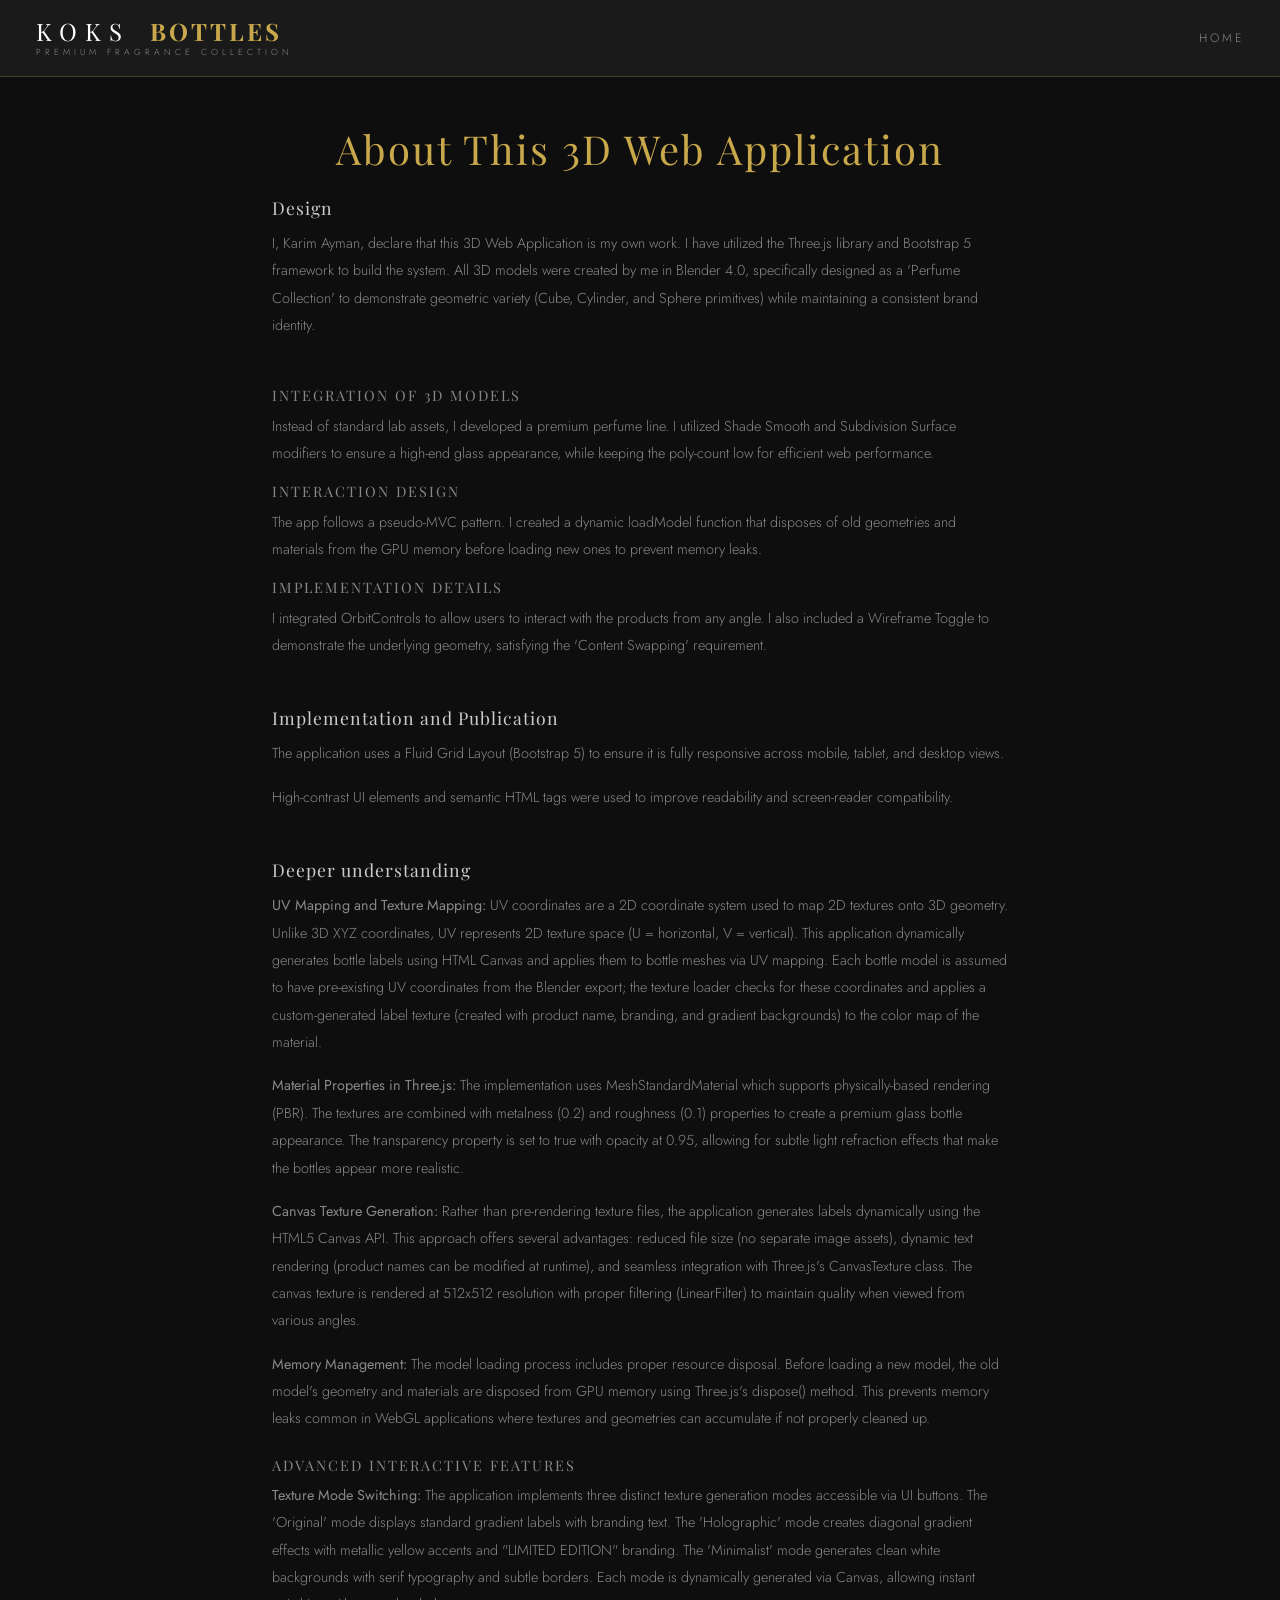
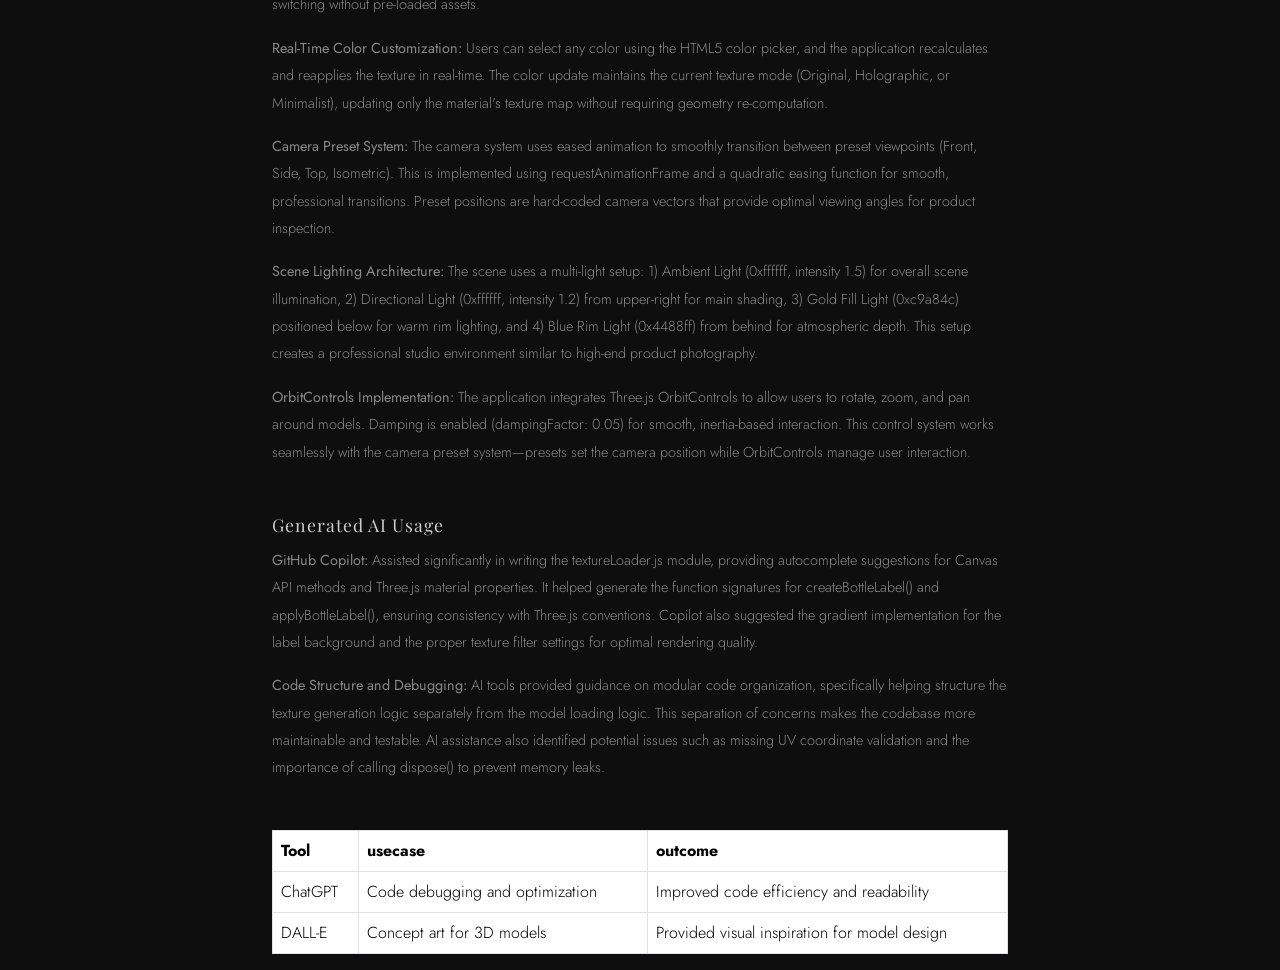
==== 3D_App_Assignment/about.html @ a579690e "Add files via upload" ====
<!DOCTYPE html>
<html lang="en">
<head>
    <meta charset="UTF-8">
    <meta name="viewport" content="width=device-width, initial-scale=1.0">
    <title>About - KOKS BOTTLES 3D App</title>
    <link href="https://cdn.jsdelivr.net/npm/bootstrap@5.3.0/dist/css/bootstrap.min.css" rel="stylesheet">
    <link rel="stylesheet" href="css/style.css">
</head>
<body style="background-color: #1a1a1a;">

    <nav class="navbar navbar-dark bg-dark">
        <div class="container-fluid">
            <a class="navbar-brand" href="index.html">
                <div class="logo-container">
                    <div>KOKS <span>BOTTLES</span></div>
                    <div class="strapline">Premium Fragrance Collection</div>
                </div>
            </a>
            <ul class="navbar-nav ms-auto">
                <li class="nav-item">
                    <a class="nav-link" href="index.html">Home</a>
                </li>
            </ul>
        </div>
    </nav>

    <div class="container mt-5">
        <div class="row justify-content-center">
            <div class="col-md-8">
                <h1 class="text-center mb-4">About This 3D Web Application</h1>

                <section class="mb-5">
                    <h2>Design </h2>
                    <p>I, Karim Ayman, declare that this 3D Web Application is my own work. I have utilized the Three.js library and Bootstrap 5 framework to build the system. All 3D models were created by me in Blender 4.0, specifically designed as a 'Perfume Collection' to demonstrate geometric variety (Cube, Cylinder, and Sphere primitives) while maintaining a consistent brand identity.</p>
                </section>

                <section class="mb-5">

                    <h3>Integration of 3D Models</h3>
                    <p>Instead of standard lab assets, I developed a premium perfume line. I utilized Shade Smooth and Subdivision Surface modifiers to ensure a high-end glass appearance, while keeping the poly-count low for efficient web performance.</p>

                    <h3>Interaction Design</h3>
                    <p>The app follows a pseudo-MVC pattern. I created a dynamic loadModel function that disposes of old geometries and materials from the GPU memory before loading new ones to prevent memory leaks.</p>

                    <h3>Implementation Details</h3>
                    <p>I integrated OrbitControls to allow users to interact with the products from any angle. I also included a Wireframe Toggle to demonstrate the underlying geometry, satisfying the 'Content Swapping' requirement.</p>
                </section>

                <section class="mb-5">
                    <h2>Implementation and Publication</h2>
                    <p>The application uses a Fluid Grid Layout (Bootstrap 5) to ensure it is fully responsive across mobile, tablet, and desktop views.</p>
                    <p>High-contrast UI elements and semantic HTML tags were used to improve readability and screen-reader compatibility.</p>
                </section>
                <section class="mb-5">
                    <h2>Deeper understanding</h2>
                    <p><strong>UV Mapping and Texture Mapping:</strong> UV coordinates are a 2D coordinate system used to map 2D textures onto 3D geometry. Unlike 3D XYZ coordinates, UV represents 2D texture space (U = horizontal, V = vertical). This application dynamically generates bottle labels using HTML Canvas and applies them to bottle meshes via UV mapping. Each bottle model is assumed to have pre-existing UV coordinates from the Blender export; the texture loader checks for these coordinates and applies a custom-generated label texture (created with product name, branding, and gradient backgrounds) to the color map of the material.</p>
                    <p><strong>Material Properties in Three.js:</strong> The implementation uses MeshStandardMaterial which supports physically-based rendering (PBR). The textures are combined with metalness (0.2) and roughness (0.1) properties to create a premium glass bottle appearance. The transparency property is set to true with opacity at 0.95, allowing for subtle light refraction effects that make the bottles appear more realistic.</p>
                    <p><strong>Canvas Texture Generation:</strong> Rather than pre-rendering texture files, the application generates labels dynamically using the HTML5 Canvas API. This approach offers several advantages: reduced file size (no separate image assets), dynamic text rendering (product names can be modified at runtime), and seamless integration with Three.js's CanvasTexture class. The canvas texture is rendered at 512x512 resolution with proper filtering (LinearFilter) to maintain quality when viewed from various angles.</p>
                    <p><strong>Memory Management:</strong> The model loading process includes proper resource disposal. Before loading a new model, the old model's geometry and materials are disposed from GPU memory using Three.js's dispose() method. This prevents memory leaks common in WebGL applications where textures and geometries can accumulate if not properly cleaned up.</p>

                    <h3 class="mt-4">Advanced Interactive Features</h3>
                    <p><strong>Texture Mode Switching:</strong> The application implements three distinct texture generation modes accessible via UI buttons. The 'Original' mode displays standard gradient labels with branding text. The 'Holographic' mode creates diagonal gradient effects with metallic yellow accents and "LIMITED EDITION" branding. The 'Minimalist' mode generates clean white backgrounds with serif typography and subtle borders. Each mode is dynamically generated via Canvas, allowing instant switching without pre-loaded assets.</p>
                    <p><strong>Real-Time Color Customization:</strong> Users can select any color using the HTML5 color picker, and the application recalculates and reapplies the texture in real-time. The color update maintains the current texture mode (Original, Holographic, or Minimalist), updating only the material's texture map without requiring geometry re-computation.</p>
                    <p><strong>Camera Preset System:</strong> The camera system uses eased animation to smoothly transition between preset viewpoints (Front, Side, Top, Isometric). This is implemented using requestAnimationFrame and a quadratic easing function for smooth, professional transitions. Preset positions are hard-coded camera vectors that provide optimal viewing angles for product inspection.</p>
                    <p><strong>Scene Lighting Architecture:</strong> The scene uses a multi-light setup: 1) Ambient Light (0xffffff, intensity 1.5) for overall scene illumination, 2) Directional Light (0xffffff, intensity 1.2) from upper-right for main shading, 3) Gold Fill Light (0xc9a84c) positioned below for warm rim lighting, and 4) Blue Rim Light (0x4488ff) from behind for atmospheric depth. This setup creates a professional studio environment similar to high-end product photography.</p>
                    <p><strong>OrbitControls Implementation:</strong> The application integrates Three.js OrbitControls to allow users to rotate, zoom, and pan around models. Damping is enabled (dampingFactor: 0.05) for smooth, inertia-based interaction. This control system works seamlessly with the camera preset system—presets set the camera position while OrbitControls manage user interaction.</p>
                </section>

                 <section class="mb-5">
                    <h2>Generated AI Usage</h2>
                    <p><strong>GitHub Copilot:</strong> Assisted significantly in writing the textureLoader.js module, providing autocomplete suggestions for Canvas API methods and Three.js material properties. It helped generate the function signatures for createBottleLabel() and applyBottleLabel(), ensuring consistency with Three.js conventions. Copilot also suggested the gradient implementation for the label background and the proper texture filter settings for optimal rendering quality.</p>
                    <p><strong>Code Structure and Debugging:</strong> AI tools provided guidance on modular code organization, specifically helping structure the texture generation logic separately from the model loading logic. This separation of concerns makes the codebase more maintainable and testable. AI assistance also identified potential issues such as missing UV coordinate validation and the importance of calling dispose() to prevent memory leaks.</p>
                </section>
                <table class="table table-bordered">
                    <thead>
                        <tr>
                            <th>Tool</th>
                            <th>usecase</th>
                            <th>outcome</th>
                        </tr>
                    </thead>
                    <tbody>
                        <tr>
                            <td>ChatGPT</td>
                            <td>Code debugging and optimization</td>
                            <td>Improved code efficiency and readability</td>       
                        </tr>
                        <tr>
                            <td>DALL-E</td>
                            <td>Concept art for 3D models</td>
                            <td>Provided visual inspiration for model design</td>
                        </tr>
                    </tbody>
                </table>
            </div>
        </div>
    </div>  

    <script src="https://code.jquery.com/jquery-3.6.0.min.js"></script>
    <script src="https://cdn.jsdelivr.net/npm/bootstrap@5.3.0/dist/js/bootstrap.bundle.min.js"></script>
</body>
</html>
---- 3D_App_Assignment/css/style.css ----
/* ============================================
   KOKS BOTTLES — Premium Fragrance Collection
   style.css
   ============================================ */

@import url('https://fonts.googleapis.com/css2?family=Playfair+Display:wght@300;400;700&family=Jost:wght@200;300;400;500&display=swap');

/* ── Root tokens ── */
:root {
    --gold: #c9a84c;
    --gold-light: #e8d5a3;
    --dark: #0e0e0e;
    --dark-mid: #1a1a1a;
    --dark-card: #141414;
    --border: rgba(201, 168, 76, 0.25);
    --text-muted: #888;
    --text-light: #ccc;
    --radius: 4px;
    --radius-lg: 8px;
    --transition: 0.3s cubic-bezier(0.4, 0, 0.2, 1);
}

/* ── Base ── */
body {
    background: var(--dark) !important;
    color: var(--text-light);
    font-family: 'Jost', sans-serif;
    font-weight: 300;
    min-height: 100vh;
}

/* ── Navbar ── */
.navbar {
    background: var(--dark-mid) !important;
    border-bottom: 1px solid var(--border);
    padding: 14px 24px;
}

.navbar-brand {
    font-family: 'Playfair Display', serif;
    font-size: 1.5rem;
    font-weight: 300;
    text-transform: uppercase;
    letter-spacing: 8px;
    color: #fff !important;
    text-decoration: none;
    transition: letter-spacing var(--transition);
}

.navbar-brand:hover {
    letter-spacing: 10px;
    color: var(--gold) !important;
}

.navbar-brand span {
    font-weight: 700;
    color: var(--gold);
    letter-spacing: 3px;
    margin-left: 6px;
}

.logo-container {
    display: flex;
    flex-direction: column;
    line-height: 1;
}

.strapline {
    font-family: 'Jost', sans-serif;
    font-size: 0.55rem;
    letter-spacing: 4px;
    text-transform: uppercase;
    color: var(--text-muted);
    margin-top: 5px;
}

.nav-link {
    font-family: 'Jost', sans-serif;
    font-size: 0.75rem;
    letter-spacing: 3px;
    text-transform: uppercase;
    color: var(--text-muted) !important;
    transition: color var(--transition);
}

.nav-link:hover {
    color: var(--gold) !important;
}

/* ── Cards / Panels ── */
.card {
    background: var(--dark-card) !important;
    border: 1px solid var(--border) !important;
    border-radius: var(--radius-lg) !important;
    box-shadow: none !important;
    color: var(--text-light);
}

.card h5 {
    font-family: 'Jost', sans-serif;
    font-size: 0.7rem;
    letter-spacing: 3px;
    text-transform: uppercase;
    color: var(--text-muted);
    margin-bottom: 14px;
}

/* ── Product info card specifics ── */
#product-title {
    font-family: 'Playfair Display', serif !important;
    font-size: 1.3rem !important;
    font-weight: 400;
    color: var(--gold) !important;
    letter-spacing: 1px;
    margin-bottom: 2px;
}

#product-desc {
    font-size: 0.82rem;
    line-height: 1.7;
    color: var(--text-muted) !important;
}

/* ── Buttons ── */
.btn-outline-primary {
    border-color: var(--border) !important;
    color: var(--text-light) !important;
    background: transparent !important;
    border-radius: var(--radius) !important;
    font-family: 'Jost', sans-serif;
    font-size: 0.75rem;
    letter-spacing: 2px;
    text-transform: uppercase;
    padding: 10px 12px;
    transition: all var(--transition);
}

.btn-outline-primary:hover,
.btn-outline-primary:focus {
    background: var(--gold) !important;
    border-color: var(--gold) !important;
    color: var(--dark) !important;
    box-shadow: none !important;
}

.btn-secondary {
    background: transparent !important;
    border: 1px solid var(--border) !important;
    color: var(--text-muted) !important;
    border-radius: var(--radius) !important;
    font-family: 'Jost', sans-serif;
    font-size: 0.7rem;
    letter-spacing: 2px;
    text-transform: uppercase;
    transition: all var(--transition);
}

.btn-secondary:hover {
    border-color: var(--gold) !important;
    color: var(--gold) !important;
    background: transparent !important;
}

.btn-dark {
    background: var(--gold) !important;
    border: none !important;
    color: var(--dark) !important;
    border-radius: var(--radius) !important;
    font-family: 'Jost', sans-serif;
    font-size: 0.7rem;
    letter-spacing: 2.5px;
    text-transform: uppercase;
    font-weight: 500;
    padding: 10px;
    transition: all var(--transition);
}

.btn-dark:hover {
    background: var(--gold-light) !important;
    color: var(--dark) !important;
}

/* ── Form switches ── */
.form-check-label {
    font-size: 0.75rem;
    letter-spacing: 1px;
    color: var(--text-muted);
    text-transform: uppercase;
}

.form-check-input:checked {
    background-color: var(--gold);
    border-color: var(--gold);
}

.form-check-input:focus {
    box-shadow: 0 0 0 3px rgba(201, 168, 76, 0.15);
}

/* ── Dividers ── */
hr {
    border-color: var(--border) !important;
    opacity: 1;
    margin: 14px 0;
}

/* ── Canvas container ── */
#canvas-container {
    background: var(--dark-mid) !important;
    border: 1px solid var(--border) !important;
    border-radius: var(--radius-lg) !important;
    position: relative;
}

#canvas-container canvas {
    width: 100% !important;
    height: 100% !important;
    display: block;
}

/* ── Modal ── */
.modal-content {
    background: var(--dark-card);
    border: 1px solid var(--border);
    border-radius: var(--radius-lg);
    color: var(--text-light);
}

.modal-header {
    border-bottom: 1px solid var(--border);
    padding: 20px 24px;
}

.modal-title {
    font-family: 'Playfair Display', serif;
    font-size: 1.1rem;
    font-weight: 400;
    letter-spacing: 2px;
    color: var(--gold);
}

.modal-body {
    padding: 24px;
    font-size: 0.85rem;
    line-height: 1.8;
}

.modal-body strong {
    font-family: 'Jost', sans-serif;
    font-weight: 500;
    font-size: 0.7rem;
    letter-spacing: 2px;
    text-transform: uppercase;
    color: var(--gold);
    display: block;
    margin-bottom: 2px;
}

.modal-footer {
    border-top: 1px solid var(--border);
    padding: 16px 24px;
}

.btn-close {
    filter: invert(1) opacity(0.5);
}

.btn-close:hover {
    filter: invert(1) opacity(1);
}

/* ── About page ── */
h1,
h2,
h3 {
    font-family: 'Playfair Display', serif;
    font-weight: 400;
}

h1 {
    color: var(--gold);
    letter-spacing: 2px;
}

h2 {
    font-size: 1.1rem;
    color: var(--text-light);
    letter-spacing: 1px;
    margin-bottom: 12px;
}

h3 {
    font-size: 0.9rem;
    color: var(--text-muted);
    letter-spacing: 2px;
    text-transform: uppercase;
}

p {
    font-size: 0.9rem;
    line-height: 1.9;
    color: var(--text-muted);
}

.btn-primary {
    background: var(--gold) !important;
    border: none !important;
    color: var(--dark) !important;
    font-family: 'Jost', sans-serif;
    font-size: 0.7rem;
    letter-spacing: 3px;
    text-transform: uppercase;
    border-radius: var(--radius) !important;
    padding: 12px 28px;
    transition: all var(--transition);
}

.btn-primary:hover {
    background: var(--gold-light) !important;
    color: var(--dark) !important;
}
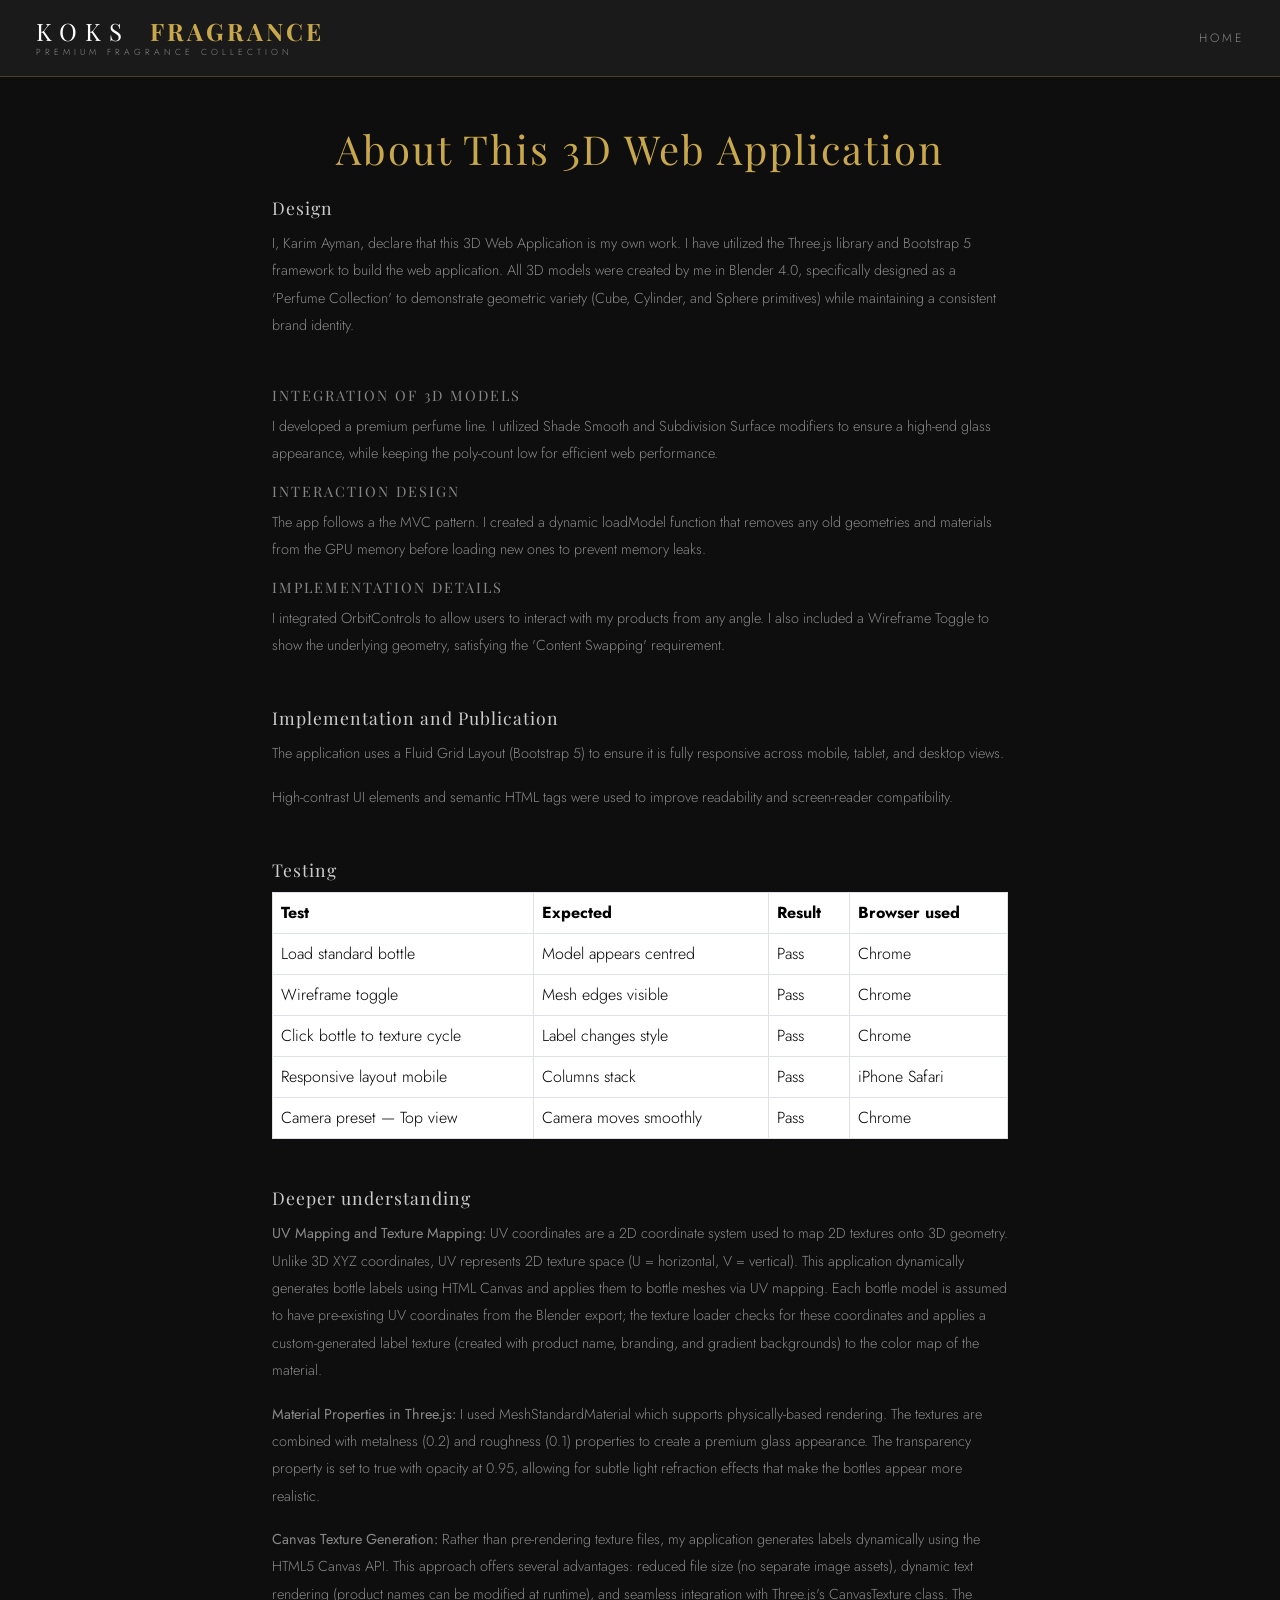
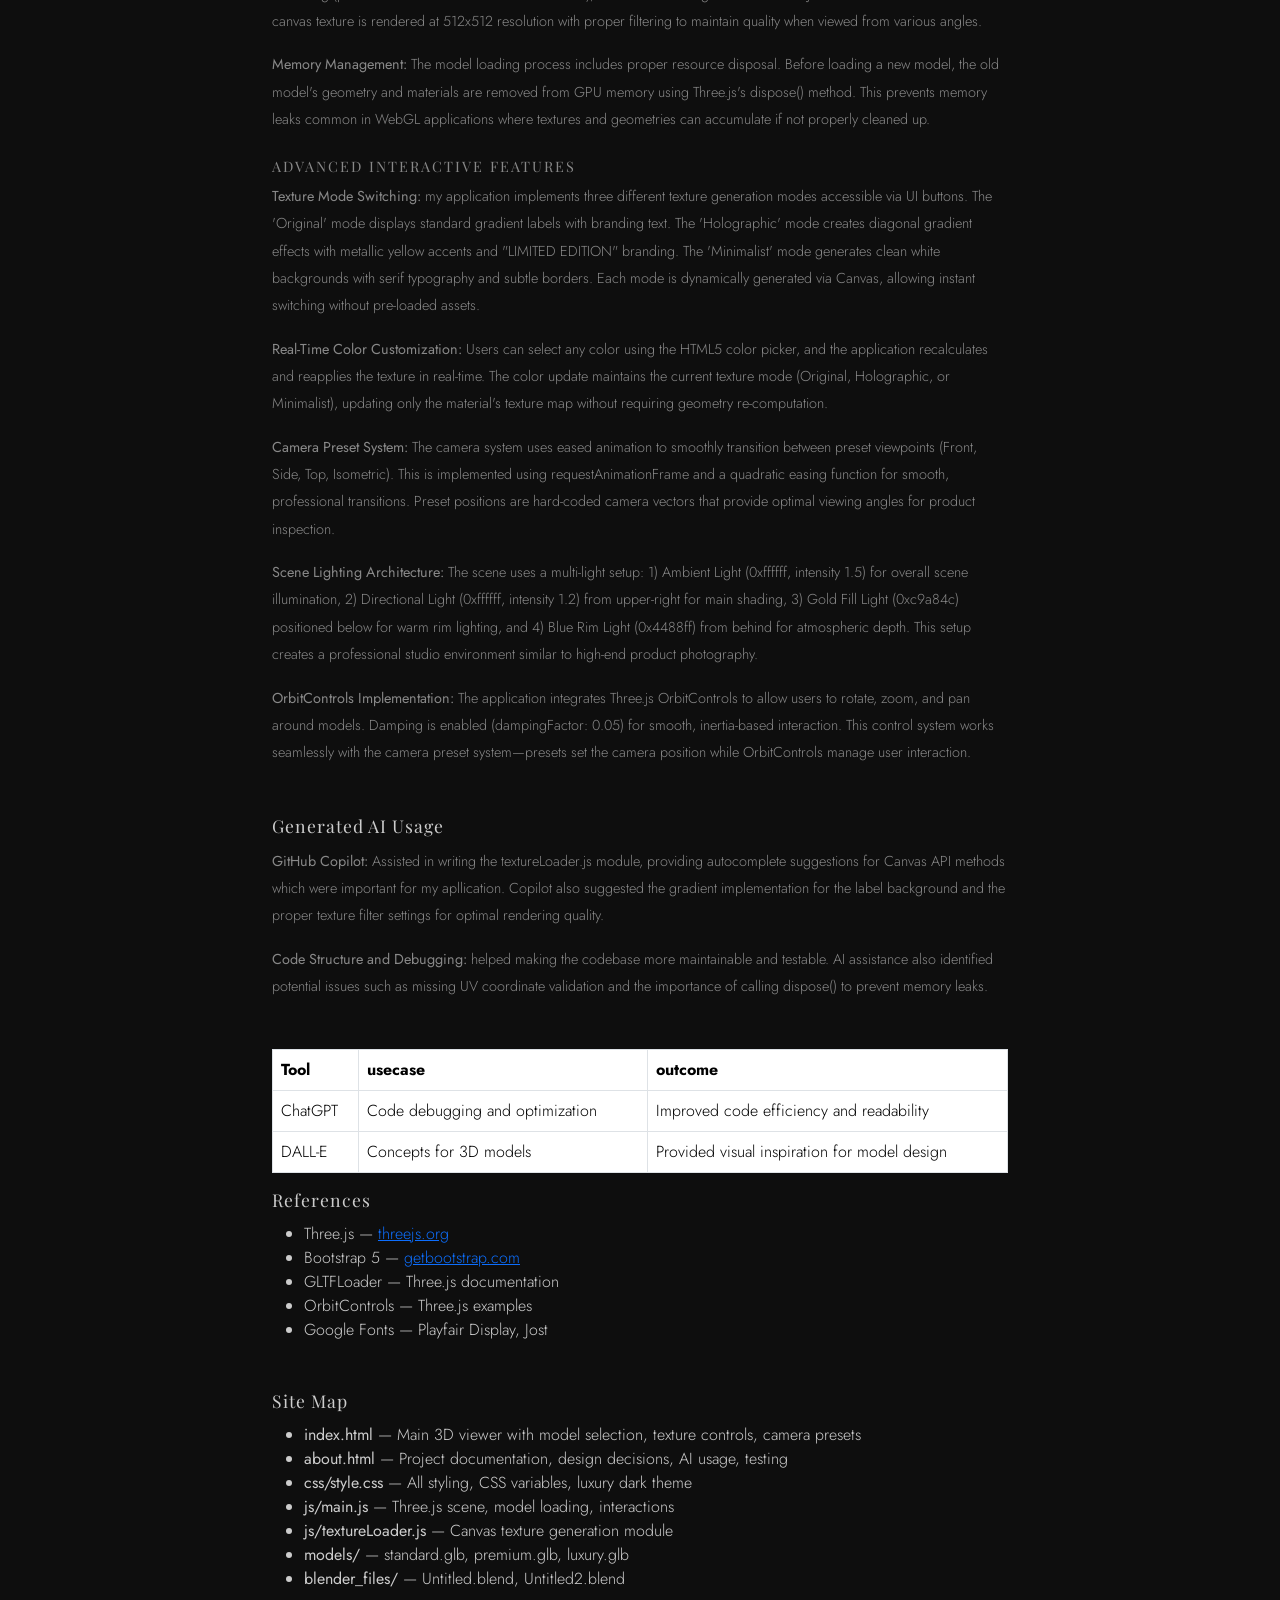
==== commit 98ab69a4: "Add files via upload" ====
--- a/3D_App_Assignment/about.html
+++ b/3D_App_Assignment/about.html
@@ -3,7 +3,7 @@
 <head>
     <meta charset="UTF-8">
     <meta name="viewport" content="width=device-width, initial-scale=1.0">
-    <title>About - KOKS BOTTLES 3D App</title>
+    <title>About - KOKS fragrance 3D App</title>
     <link href="https://cdn.jsdelivr.net/npm/bootstrap@5.3.0/dist/css/bootstrap.min.css" rel="stylesheet">
     <link rel="stylesheet" href="css/style.css">
 </head>
@@ -13,7 +13,7 @@
         <div class="container-fluid">
             <a class="navbar-brand" href="index.html">
                 <div class="logo-container">
-                    <div>KOKS <span>BOTTLES</span></div>
+                    <div>KOKS <span>fragrance</span></div>
                     <div class="strapline">Premium Fragrance Collection</div>
                 </div>
             </a>
@@ -32,19 +32,19 @@
 
                 <section class="mb-5">
                     <h2>Design </h2>
-                    <p>I, Karim Ayman, declare that this 3D Web Application is my own work. I have utilized the Three.js library and Bootstrap 5 framework to build the system. All 3D models were created by me in Blender 4.0, specifically designed as a 'Perfume Collection' to demonstrate geometric variety (Cube, Cylinder, and Sphere primitives) while maintaining a consistent brand identity.</p>
+                    <p>I, Karim Ayman, declare that this 3D Web Application is my own work. I have utilized the Three.js library and Bootstrap 5 framework to build the web application. All 3D models were created by me in Blender 4.0, specifically designed as a 'Perfume Collection' to demonstrate geometric variety (Cube, Cylinder, and Sphere primitives) while maintaining a consistent brand identity.</p>
                 </section>
 
                 <section class="mb-5">
 
                     <h3>Integration of 3D Models</h3>
-                    <p>Instead of standard lab assets, I developed a premium perfume line. I utilized Shade Smooth and Subdivision Surface modifiers to ensure a high-end glass appearance, while keeping the poly-count low for efficient web performance.</p>
+                    <p> I developed a premium perfume line. I utilized Shade Smooth and Subdivision Surface modifiers to ensure a high-end glass appearance, while keeping the poly-count low for efficient web performance.</p>
 
                     <h3>Interaction Design</h3>
-                    <p>The app follows a pseudo-MVC pattern. I created a dynamic loadModel function that disposes of old geometries and materials from the GPU memory before loading new ones to prevent memory leaks.</p>
+                    <p>The app follows a the MVC pattern. I created a dynamic loadModel function that removes any  old geometries and materials from the GPU memory before loading new ones to prevent memory leaks.</p>
 
                     <h3>Implementation Details</h3>
-                    <p>I integrated OrbitControls to allow users to interact with the products from any angle. I also included a Wireframe Toggle to demonstrate the underlying geometry, satisfying the 'Content Swapping' requirement.</p>
+                    <p>I integrated OrbitControls to allow users to interact with my products from any angle. I also included a Wireframe Toggle to show the underlying geometry, satisfying the 'Content Swapping' requirement.</p>
                 </section>
 
                 <section class="mb-5">
@@ -52,15 +52,30 @@
                     <p>The application uses a Fluid Grid Layout (Bootstrap 5) to ensure it is fully responsive across mobile, tablet, and desktop views.</p>
                     <p>High-contrast UI elements and semantic HTML tags were used to improve readability and screen-reader compatibility.</p>
                 </section>
+
+                <section class="mb-5">
+                  <h2>Testing</h2>
+                  <table class="table table-bordered">
+                    <thead><tr><th>Test</th><th>Expected</th><th>Result</th><th>Browser used </th></tr></thead>
+                    <tbody>
+                      <tr><td>Load standard bottle</td><td>Model appears centred</td><td> Pass</td><td>Chrome </td></tr>
+                      <tr><td>Wireframe toggle</td><td>Mesh edges visible</td><td> Pass</td><td>Chrome</td></tr>
+                      <tr><td>Click bottle to texture cycle</td><td>Label changes style</td><td> Pass</td><td>Chrome </td></tr>
+                      <tr><td>Responsive layout mobile</td><td>Columns stack</td><td> Pass</td><td>iPhone Safari</td></tr>
+                      <tr><td>Camera preset — Top view</td><td>Camera moves smoothly</td><td> Pass</td><td>Chrome</td></tr>
+                    </tbody>
+                  </table>
+                </section>
+
                 <section class="mb-5">
                     <h2>Deeper understanding</h2>
                     <p><strong>UV Mapping and Texture Mapping:</strong> UV coordinates are a 2D coordinate system used to map 2D textures onto 3D geometry. Unlike 3D XYZ coordinates, UV represents 2D texture space (U = horizontal, V = vertical). This application dynamically generates bottle labels using HTML Canvas and applies them to bottle meshes via UV mapping. Each bottle model is assumed to have pre-existing UV coordinates from the Blender export; the texture loader checks for these coordinates and applies a custom-generated label texture (created with product name, branding, and gradient backgrounds) to the color map of the material.</p>
-                    <p><strong>Material Properties in Three.js:</strong> The implementation uses MeshStandardMaterial which supports physically-based rendering (PBR). The textures are combined with metalness (0.2) and roughness (0.1) properties to create a premium glass bottle appearance. The transparency property is set to true with opacity at 0.95, allowing for subtle light refraction effects that make the bottles appear more realistic.</p>
-                    <p><strong>Canvas Texture Generation:</strong> Rather than pre-rendering texture files, the application generates labels dynamically using the HTML5 Canvas API. This approach offers several advantages: reduced file size (no separate image assets), dynamic text rendering (product names can be modified at runtime), and seamless integration with Three.js's CanvasTexture class. The canvas texture is rendered at 512x512 resolution with proper filtering (LinearFilter) to maintain quality when viewed from various angles.</p>
-                    <p><strong>Memory Management:</strong> The model loading process includes proper resource disposal. Before loading a new model, the old model's geometry and materials are disposed from GPU memory using Three.js's dispose() method. This prevents memory leaks common in WebGL applications where textures and geometries can accumulate if not properly cleaned up.</p>
+                    <p><strong>Material Properties in Three.js:</strong> I used MeshStandardMaterial which supports physically-based rendering. The textures are combined with metalness (0.2) and roughness (0.1) properties to create a premium glass appearance. The transparency property is set to true with opacity at 0.95, allowing for subtle light refraction effects that make the bottles appear more realistic.</p>
+                    <p><strong>Canvas Texture Generation:</strong> Rather than pre-rendering texture files, my application generates labels dynamically using the HTML5 Canvas API. This approach offers several advantages: reduced file size (no separate image assets), dynamic text rendering (product names can be modified at runtime), and seamless integration with Three.js's CanvasTexture class. The canvas texture is rendered at 512x512 resolution with proper filtering to maintain quality when viewed from various angles.</p>
+                    <p><strong>Memory Management:</strong> The model loading process includes proper resource disposal. Before loading a new model, the old model's geometry and materials are removed from GPU memory using Three.js's dispose() method. This prevents memory leaks common in WebGL applications where textures and geometries can accumulate if not properly cleaned up.</p>
 
                     <h3 class="mt-4">Advanced Interactive Features</h3>
-                    <p><strong>Texture Mode Switching:</strong> The application implements three distinct texture generation modes accessible via UI buttons. The 'Original' mode displays standard gradient labels with branding text. The 'Holographic' mode creates diagonal gradient effects with metallic yellow accents and "LIMITED EDITION" branding. The 'Minimalist' mode generates clean white backgrounds with serif typography and subtle borders. Each mode is dynamically generated via Canvas, allowing instant switching without pre-loaded assets.</p>
+                    <p><strong>Texture Mode Switching:</strong> my application implements three different texture generation modes accessible via UI buttons. The 'Original' mode displays standard gradient labels with branding text. The 'Holographic' mode creates diagonal gradient effects with metallic yellow accents and "LIMITED EDITION" branding. The 'Minimalist' mode generates clean white backgrounds with serif typography and subtle borders. Each mode is dynamically generated via Canvas, allowing instant switching without pre-loaded assets.</p>
                     <p><strong>Real-Time Color Customization:</strong> Users can select any color using the HTML5 color picker, and the application recalculates and reapplies the texture in real-time. The color update maintains the current texture mode (Original, Holographic, or Minimalist), updating only the material's texture map without requiring geometry re-computation.</p>
                     <p><strong>Camera Preset System:</strong> The camera system uses eased animation to smoothly transition between preset viewpoints (Front, Side, Top, Isometric). This is implemented using requestAnimationFrame and a quadratic easing function for smooth, professional transitions. Preset positions are hard-coded camera vectors that provide optimal viewing angles for product inspection.</p>
                     <p><strong>Scene Lighting Architecture:</strong> The scene uses a multi-light setup: 1) Ambient Light (0xffffff, intensity 1.5) for overall scene illumination, 2) Directional Light (0xffffff, intensity 1.2) from upper-right for main shading, 3) Gold Fill Light (0xc9a84c) positioned below for warm rim lighting, and 4) Blue Rim Light (0x4488ff) from behind for atmospheric depth. This setup creates a professional studio environment similar to high-end product photography.</p>
@@ -69,8 +84,8 @@
 
                  <section class="mb-5">
                     <h2>Generated AI Usage</h2>
-                    <p><strong>GitHub Copilot:</strong> Assisted significantly in writing the textureLoader.js module, providing autocomplete suggestions for Canvas API methods and Three.js material properties. It helped generate the function signatures for createBottleLabel() and applyBottleLabel(), ensuring consistency with Three.js conventions. Copilot also suggested the gradient implementation for the label background and the proper texture filter settings for optimal rendering quality.</p>
-                    <p><strong>Code Structure and Debugging:</strong> AI tools provided guidance on modular code organization, specifically helping structure the texture generation logic separately from the model loading logic. This separation of concerns makes the codebase more maintainable and testable. AI assistance also identified potential issues such as missing UV coordinate validation and the importance of calling dispose() to prevent memory leaks.</p>
+                    <p><strong>GitHub Copilot:</strong> Assisted in writing the textureLoader.js module, providing autocomplete suggestions for Canvas API methods which were important for my apllication. Copilot also suggested the gradient implementation for the label background and the proper texture filter settings for optimal rendering quality.</p>
+                    <p><strong>Code Structure and Debugging:</strong> helped making the codebase more maintainable and testable. AI assistance also identified potential issues such as missing UV coordinate validation and the importance of calling dispose() to prevent memory leaks.</p>
                 </section>
                 <table class="table table-bordered">
                     <thead>
@@ -88,11 +103,35 @@
                         </tr>
                         <tr>
                             <td>DALL-E</td>
-                            <td>Concept art for 3D models</td>
+                            <td>Concepts for 3D models</td>
                             <td>Provided visual inspiration for model design</td>
                         </tr>
                     </tbody>
                 </table>
+
+                <section class="mb-5">
+                  <h2>References</h2>
+                  <ul>
+                    <li>Three.js — <a href="https://threejs.org">threejs.org</a></li>
+                    <li>Bootstrap 5 — <a href="https://getbootstrap.com">getbootstrap.com</a></li>
+                    <li>GLTFLoader — Three.js documentation</li>
+                    <li>OrbitControls — Three.js examples</li>
+                    <li>Google Fonts — Playfair Display, Jost</li>
+                  </ul>
+                </section>
+
+                <section class="mb-5">
+                  <h2>Site Map</h2>
+                  <ul>
+                    <li><strong>index.html</strong> — Main 3D viewer with model selection, texture controls, camera presets</li>
+                    <li><strong>about.html</strong> — Project documentation, design decisions, AI usage, testing</li>
+                    <li><strong>css/style.css</strong> — All styling, CSS variables, luxury dark theme</li>
+                    <li><strong>js/main.js</strong> — Three.js scene, model loading, interactions</li>
+                    <li><strong>js/textureLoader.js</strong> — Canvas texture generation module</li>
+                    <li><strong>models/</strong> — standard.glb, premium.glb, luxury.glb</li>
+                    <li><strong>blender_files/</strong> — Untitled.blend, Untitled2.blend</li>
+                  </ul>
+                </section>
             </div>
         </div>
     </div>  
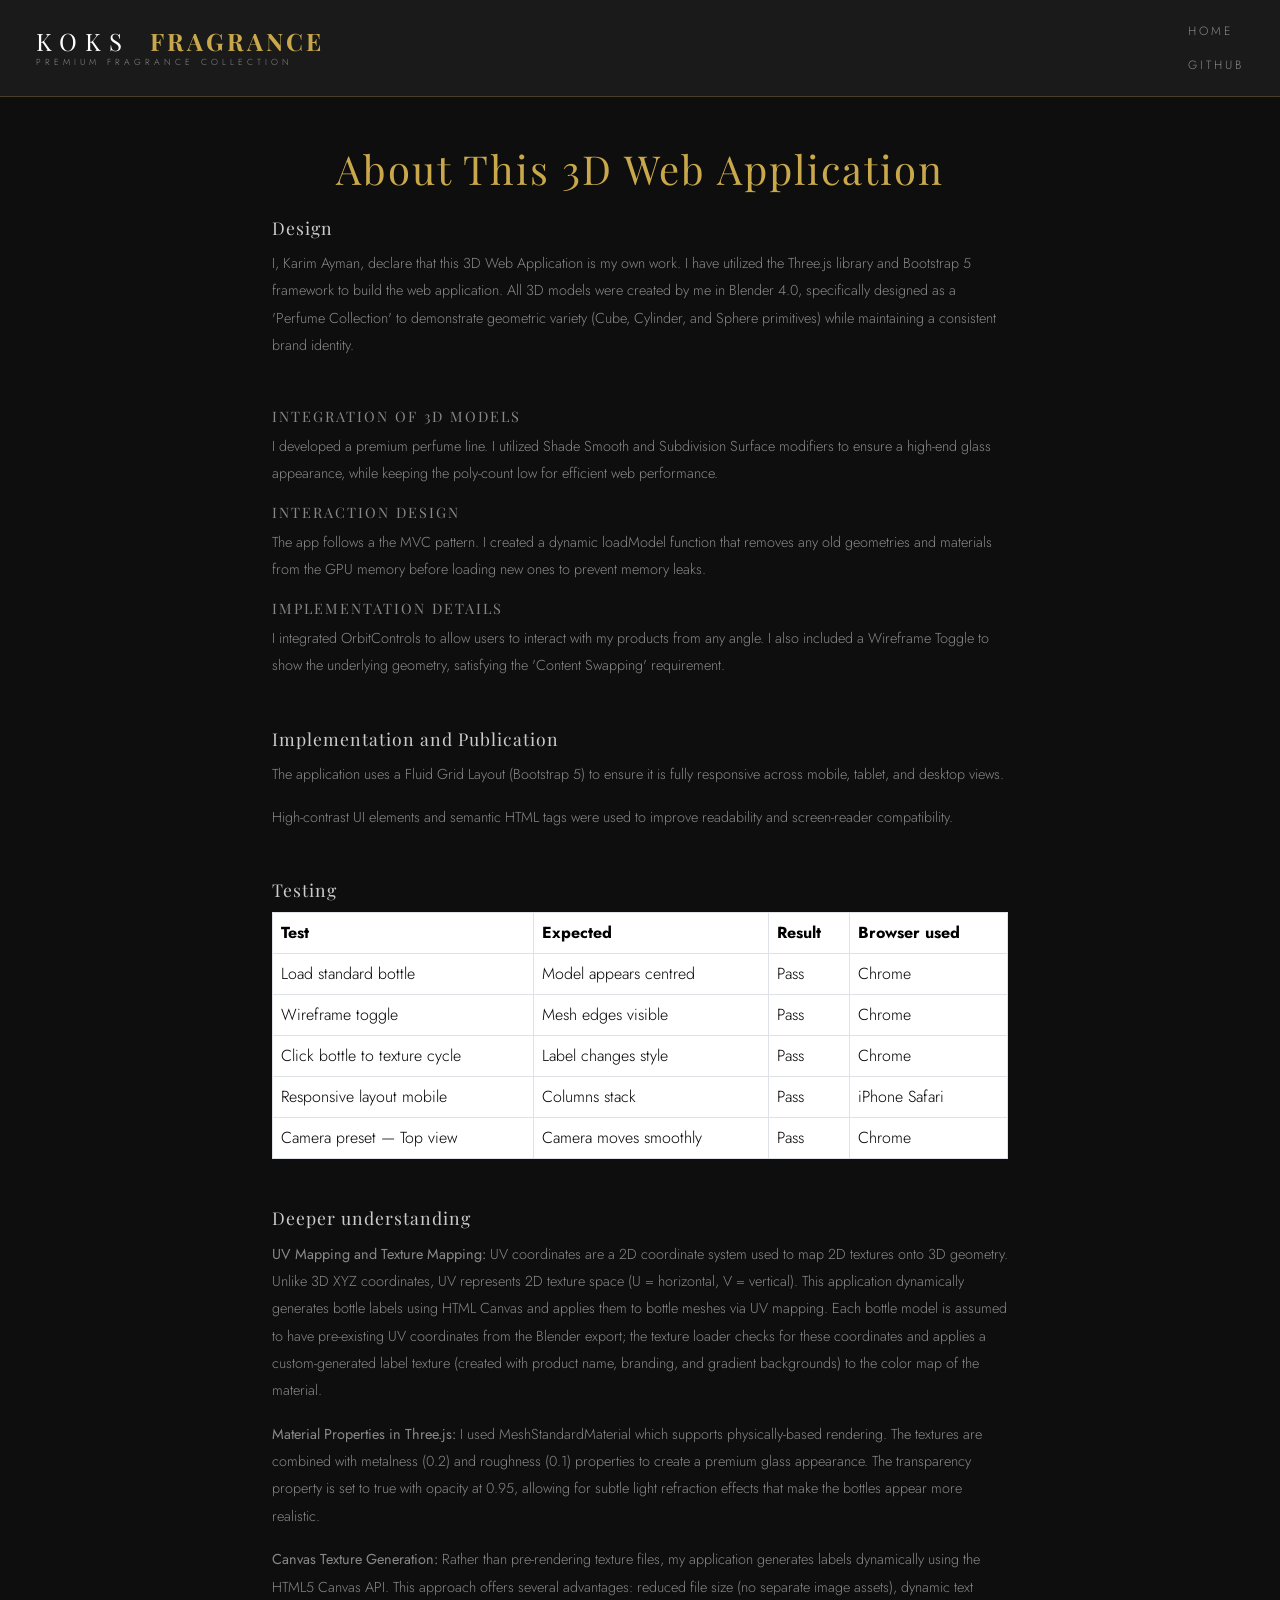
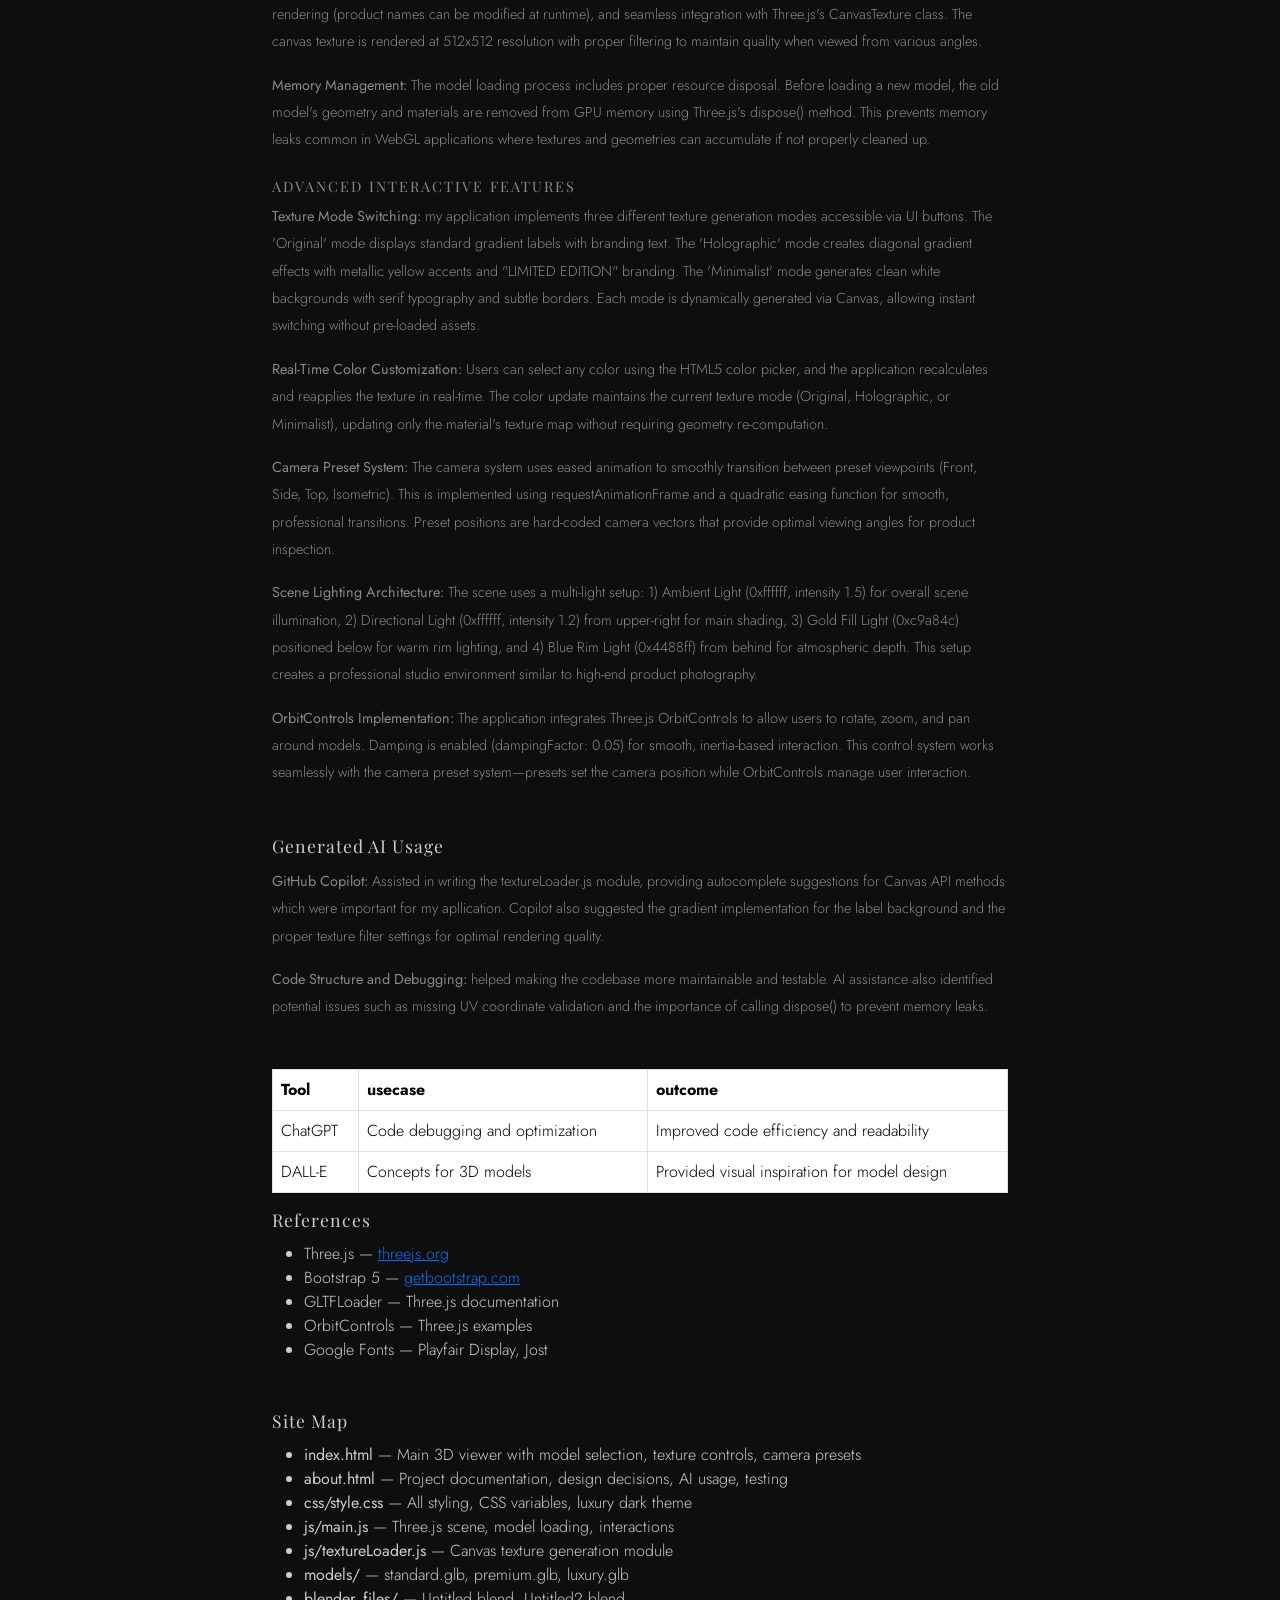
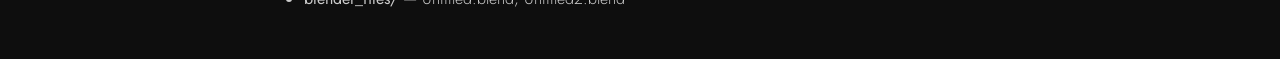
==== commit 2aa38f5a: "Add files via upload" ====
--- a/3D_App_Assignment/about.html
+++ b/3D_App_Assignment/about.html
@@ -20,6 +20,9 @@
             <ul class="navbar-nav ms-auto">
                 <li class="nav-item">
                     <a class="nav-link" href="index.html">Home</a>
+                </li>
+                <li class="nav-item">
+                    <a class="nav-link" href="https://github.com/karimabdelazizext-netizen/web_3d_application/tree/main/3D_App_Assignment" target="_blank">GitHub</a>
                 </li>
             </ul>
         </div>
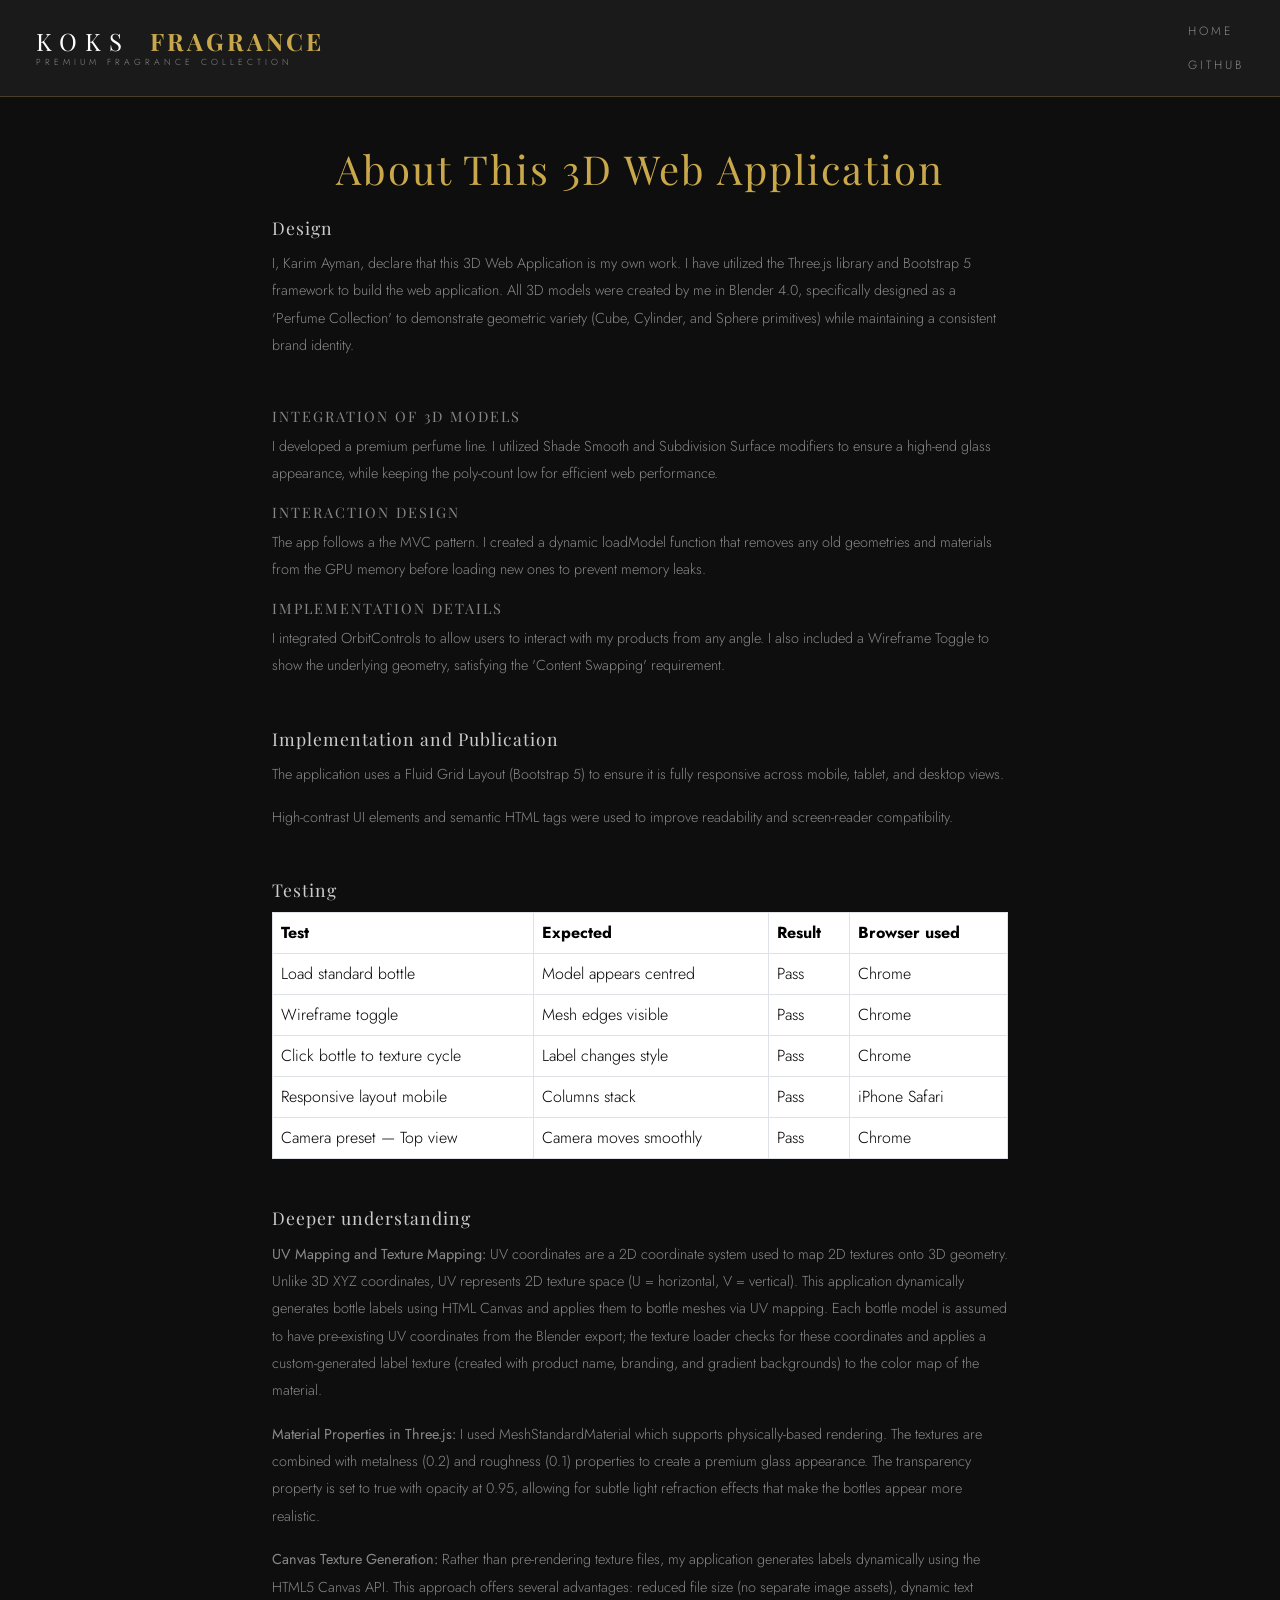
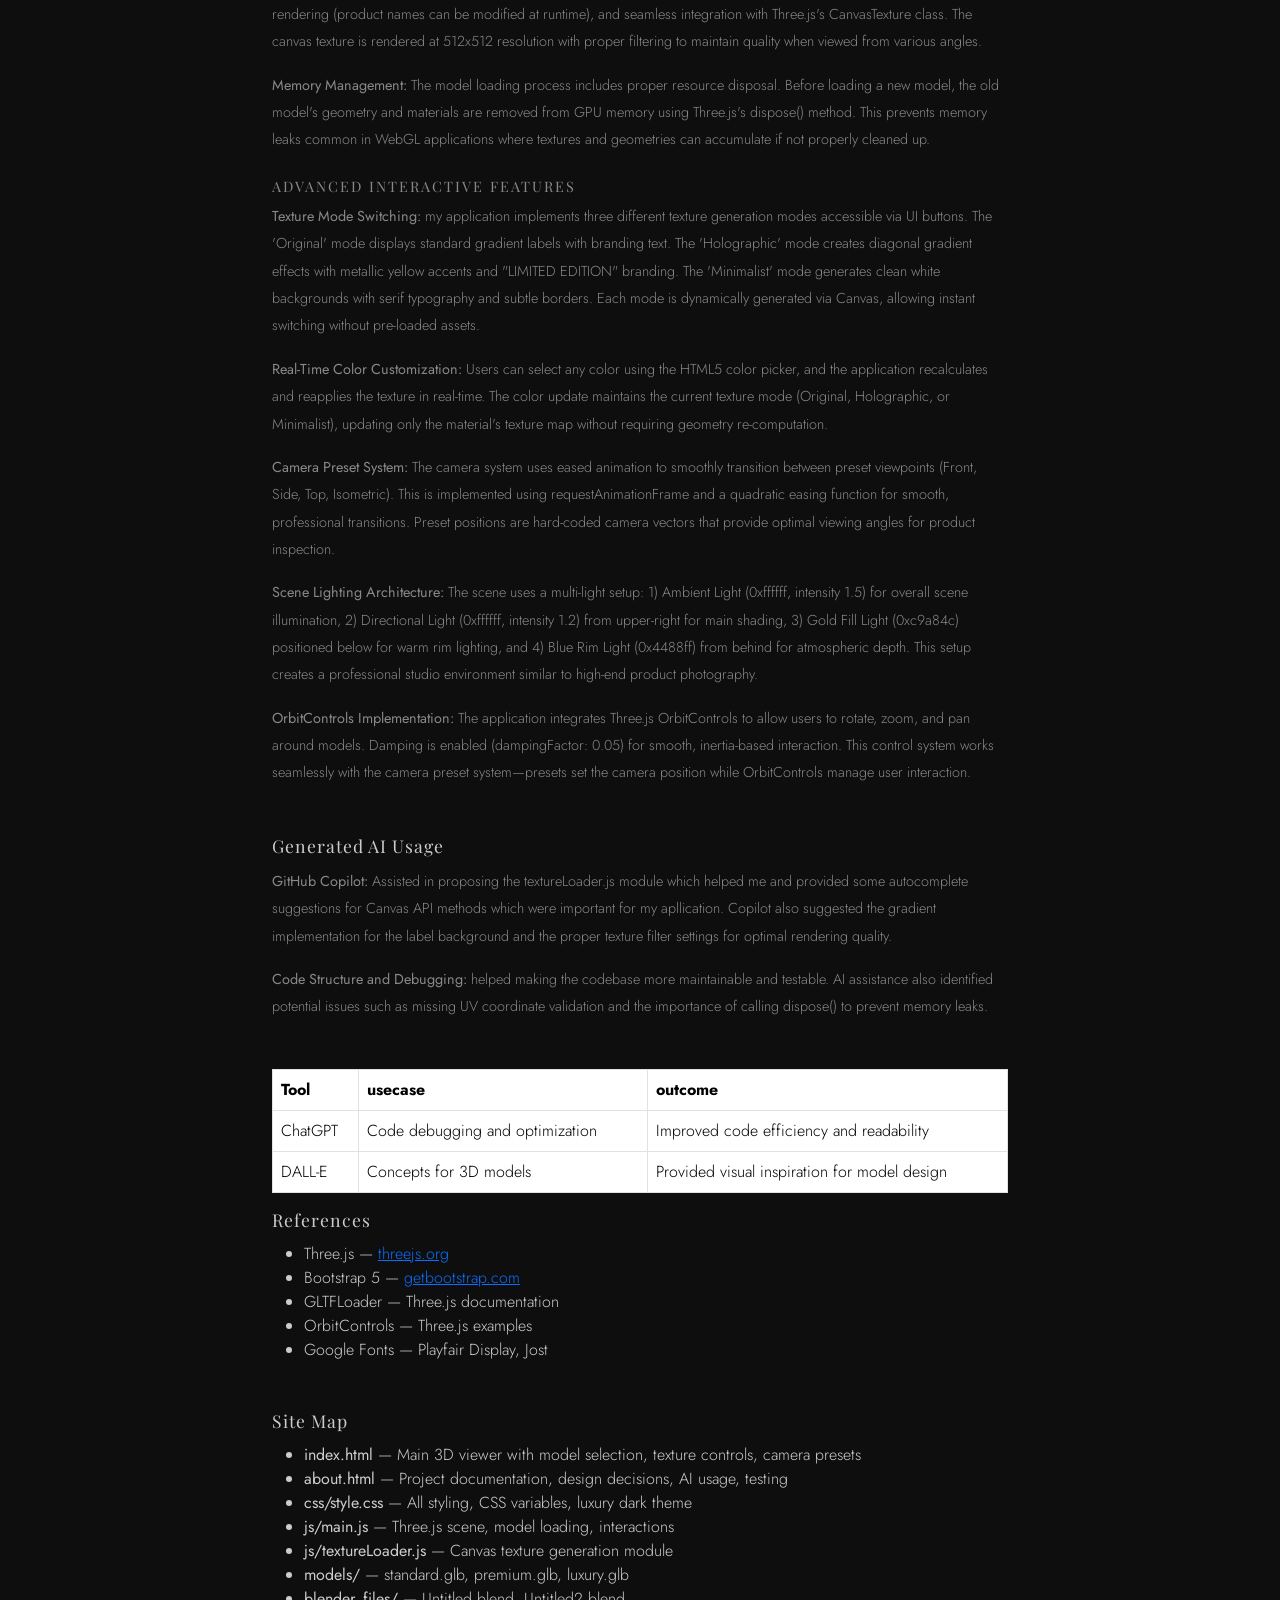
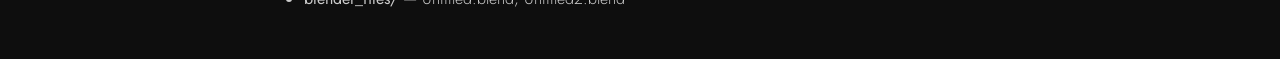
==== commit 0191d0f7: "Add files via upload" ====
--- a/3D_App_Assignment/about.html
+++ b/3D_App_Assignment/about.html
@@ -87,7 +87,7 @@
 
                  <section class="mb-5">
                     <h2>Generated AI Usage</h2>
-                    <p><strong>GitHub Copilot:</strong> Assisted in writing the textureLoader.js module, providing autocomplete suggestions for Canvas API methods which were important for my apllication. Copilot also suggested the gradient implementation for the label background and the proper texture filter settings for optimal rendering quality.</p>
+                    <p><strong>GitHub Copilot:</strong> Assisted in proposing the textureLoader.js module which helped me and  provided some autocomplete suggestions for Canvas API methods which were important for my apllication. Copilot also suggested the gradient implementation for the label background and the proper texture filter settings for optimal rendering quality.</p>
                     <p><strong>Code Structure and Debugging:</strong> helped making the codebase more maintainable and testable. AI assistance also identified potential issues such as missing UV coordinate validation and the importance of calling dispose() to prevent memory leaks.</p>
                 </section>
                 <table class="table table-bordered">
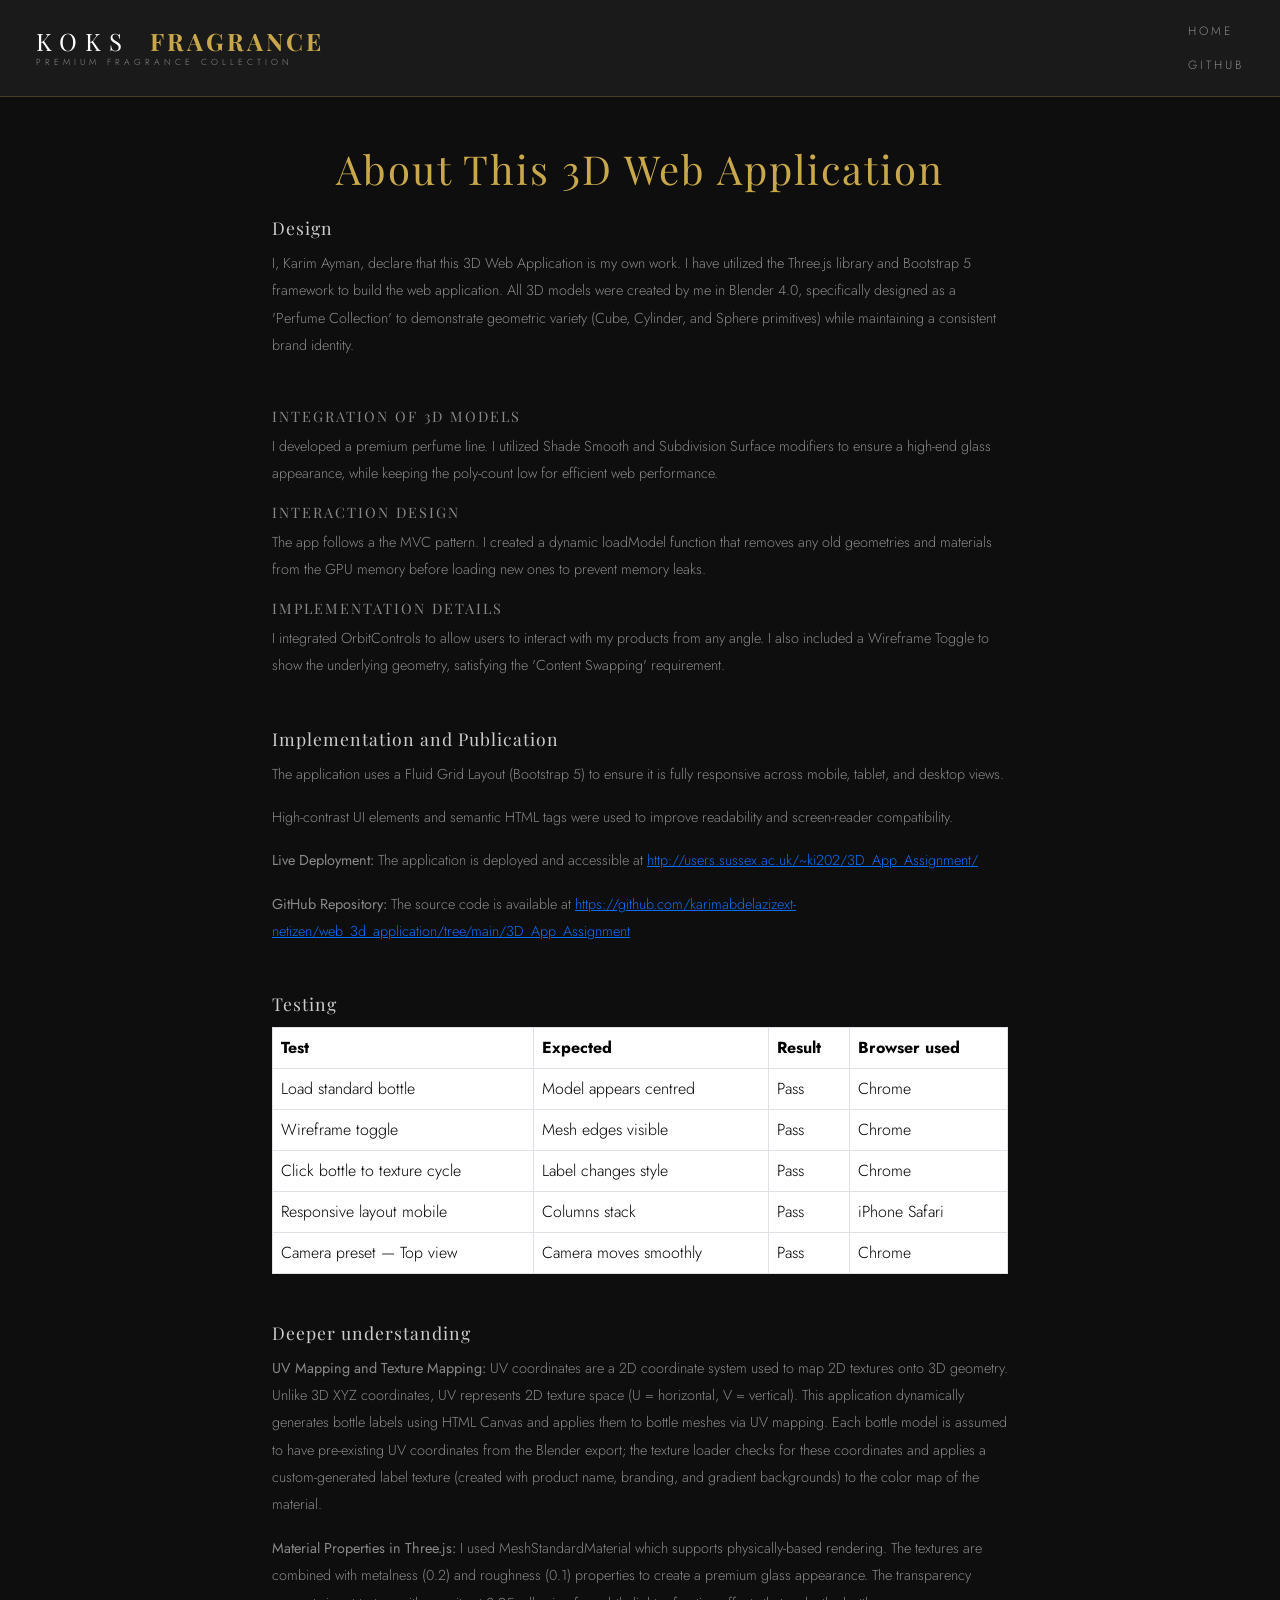
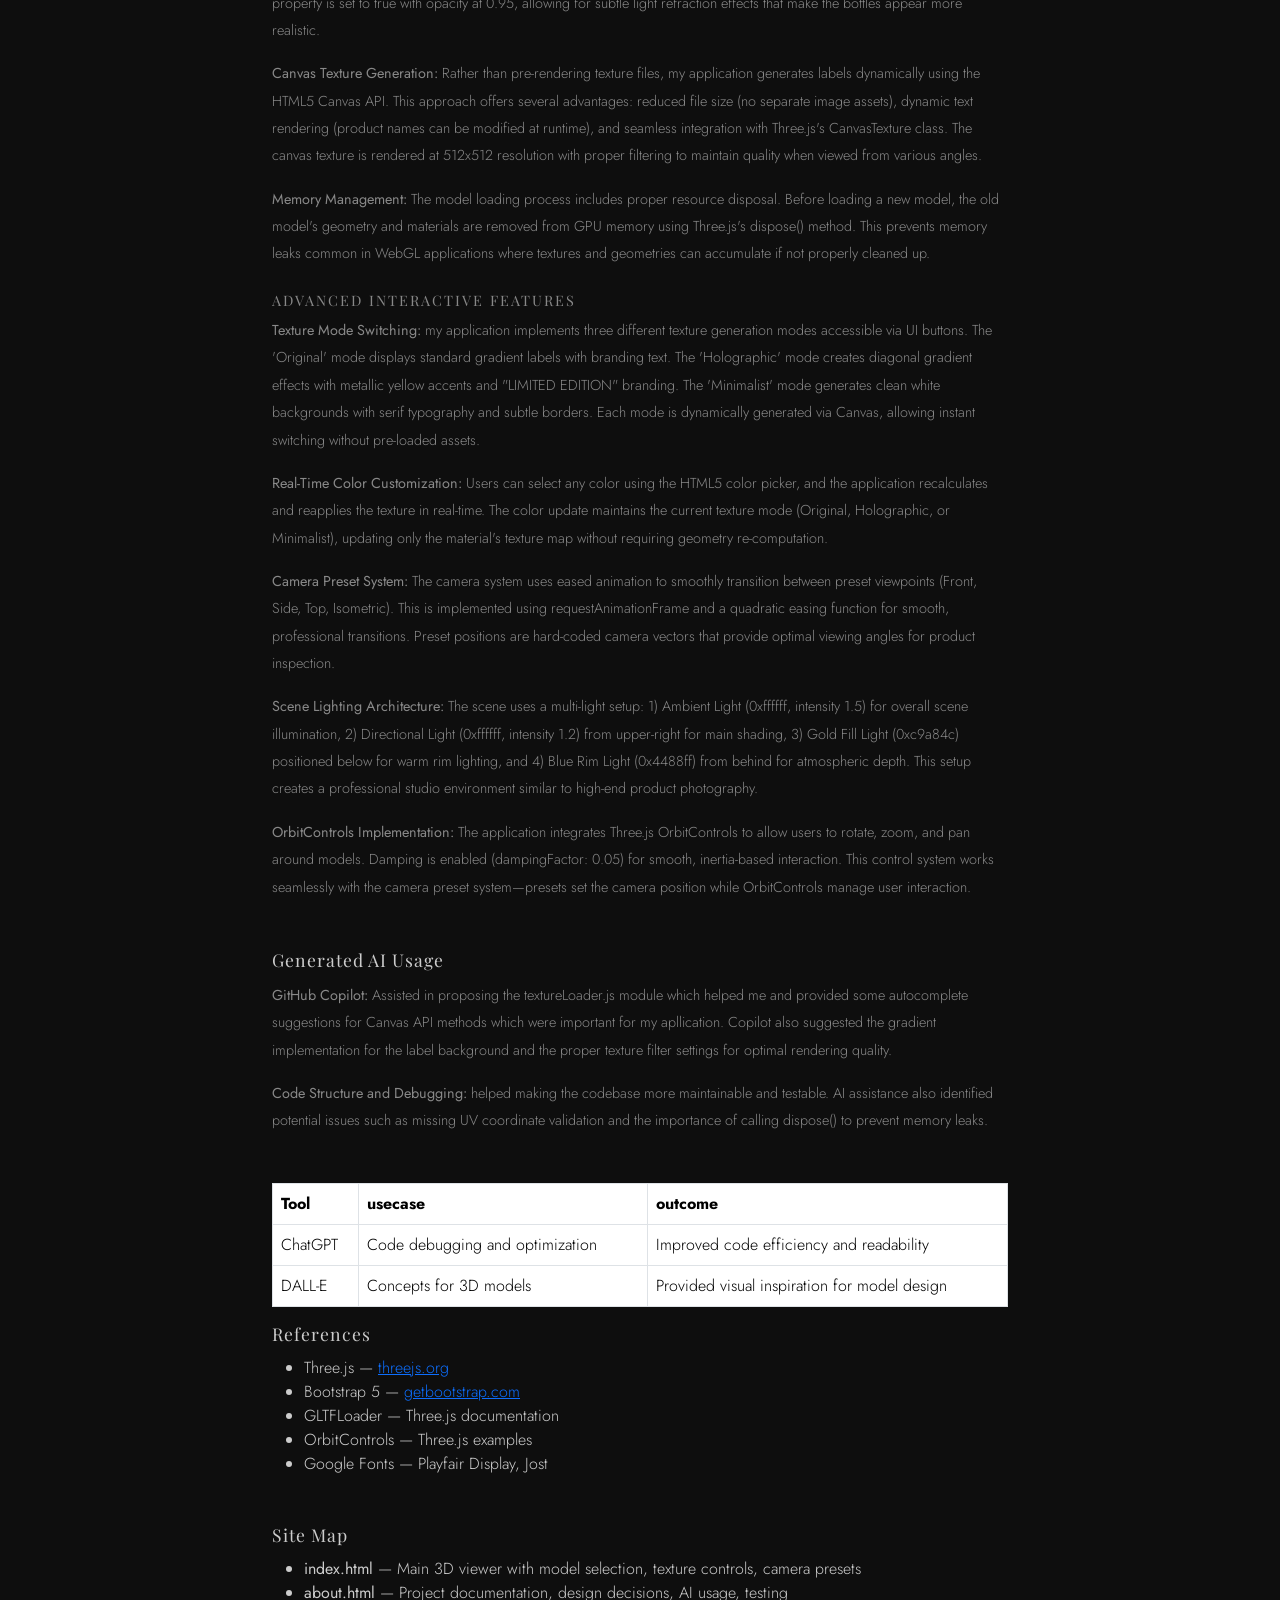
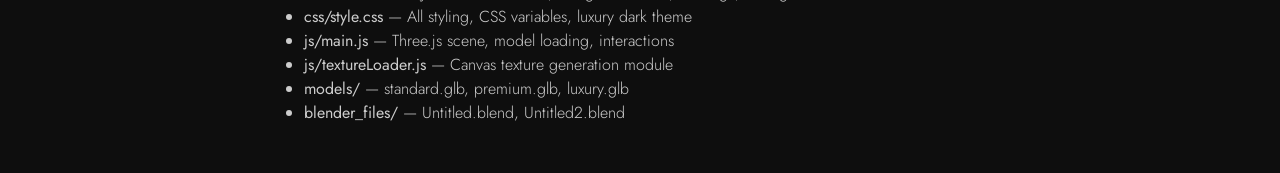
==== commit 7ab86bc3: "Add files via upload" ====
--- a/3D_App_Assignment/about.html
+++ b/3D_App_Assignment/about.html
@@ -1,5 +1,6 @@
 <!DOCTYPE html>
 <html lang="en">
+
 <head>
     <meta charset="UTF-8">
     <meta name="viewport" content="width=device-width, initial-scale=1.0">
@@ -7,6 +8,7 @@
     <link href="https://cdn.jsdelivr.net/npm/bootstrap@5.3.0/dist/css/bootstrap.min.css" rel="stylesheet">
     <link rel="stylesheet" href="css/style.css">
 </head>
+
 <body style="background-color: #1a1a1a;">
 
     <nav class="navbar navbar-dark bg-dark">
@@ -22,7 +24,9 @@
                     <a class="nav-link" href="index.html">Home</a>
                 </li>
                 <li class="nav-item">
-                    <a class="nav-link" href="https://github.com/karimabdelazizext-netizen/web_3d_application/tree/main/3D_App_Assignment" target="_blank">GitHub</a>
+                    <a class="nav-link"
+                        href="https://github.com/karimabdelazizext-netizen/web_3d_application/tree/main/3D_App_Assignment"
+                        target="_blank">GitHub</a>
                 </li>
             </ul>
         </div>
@@ -35,60 +39,152 @@
 
                 <section class="mb-5">
                     <h2>Design </h2>
-                    <p>I, Karim Ayman, declare that this 3D Web Application is my own work. I have utilized the Three.js library and Bootstrap 5 framework to build the web application. All 3D models were created by me in Blender 4.0, specifically designed as a 'Perfume Collection' to demonstrate geometric variety (Cube, Cylinder, and Sphere primitives) while maintaining a consistent brand identity.</p>
+                    <p>I, Karim Ayman, declare that this 3D Web Application is my own work. I have utilized the Three.js
+                        library and Bootstrap 5 framework to build the web application. All 3D models were created by me
+                        in Blender 4.0, specifically designed as a 'Perfume Collection' to demonstrate geometric variety
+                        (Cube, Cylinder, and Sphere primitives) while maintaining a consistent brand identity.</p>
                 </section>
 
                 <section class="mb-5">
 
                     <h3>Integration of 3D Models</h3>
-                    <p> I developed a premium perfume line. I utilized Shade Smooth and Subdivision Surface modifiers to ensure a high-end glass appearance, while keeping the poly-count low for efficient web performance.</p>
+                    <p> I developed a premium perfume line. I utilized Shade Smooth and Subdivision Surface modifiers to
+                        ensure a high-end glass appearance, while keeping the poly-count low for efficient web
+                        performance.</p>
 
                     <h3>Interaction Design</h3>
-                    <p>The app follows a the MVC pattern. I created a dynamic loadModel function that removes any  old geometries and materials from the GPU memory before loading new ones to prevent memory leaks.</p>
+                    <p>The app follows a the MVC pattern. I created a dynamic loadModel function that removes any old
+                        geometries and materials from the GPU memory before loading new ones to prevent memory leaks.
+                    </p>
 
                     <h3>Implementation Details</h3>
-                    <p>I integrated OrbitControls to allow users to interact with my products from any angle. I also included a Wireframe Toggle to show the underlying geometry, satisfying the 'Content Swapping' requirement.</p>
+                    <p>I integrated OrbitControls to allow users to interact with my products from any angle. I also
+                        included a Wireframe Toggle to show the underlying geometry, satisfying the 'Content Swapping'
+                        requirement.</p>
                 </section>
 
                 <section class="mb-5">
                     <h2>Implementation and Publication</h2>
-                    <p>The application uses a Fluid Grid Layout (Bootstrap 5) to ensure it is fully responsive across mobile, tablet, and desktop views.</p>
-                    <p>High-contrast UI elements and semantic HTML tags were used to improve readability and screen-reader compatibility.</p>
-                </section>
-
-                <section class="mb-5">
-                  <h2>Testing</h2>
-                  <table class="table table-bordered">
-                    <thead><tr><th>Test</th><th>Expected</th><th>Result</th><th>Browser used </th></tr></thead>
-                    <tbody>
-                      <tr><td>Load standard bottle</td><td>Model appears centred</td><td> Pass</td><td>Chrome </td></tr>
-                      <tr><td>Wireframe toggle</td><td>Mesh edges visible</td><td> Pass</td><td>Chrome</td></tr>
-                      <tr><td>Click bottle to texture cycle</td><td>Label changes style</td><td> Pass</td><td>Chrome </td></tr>
-                      <tr><td>Responsive layout mobile</td><td>Columns stack</td><td> Pass</td><td>iPhone Safari</td></tr>
-                      <tr><td>Camera preset — Top view</td><td>Camera moves smoothly</td><td> Pass</td><td>Chrome</td></tr>
-                    </tbody>
-                  </table>
+                    <p>The application uses a Fluid Grid Layout (Bootstrap 5) to ensure it is fully responsive across
+                        mobile, tablet, and desktop views.</p>
+                    <p>High-contrast UI elements and semantic HTML tags were used to improve readability and
+                        screen-reader compatibility.</p>
+                    <p><strong>Live Deployment:</strong> The application is deployed and accessible at <a
+                            href="http://users.sussex.ac.uk/~ki202/3D_App_Assignment/"
+                            target="_blank">http://users.sussex.ac.uk/~ki202/3D_App_Assignment/</a></p>
+                    <p><strong>GitHub Repository:</strong> The source code is available at <a
+                            href="https://github.com/karimabdelazizext-netizen/web_3d_application/tree/main/3D_App_Assignment"
+                            target="_blank">https://github.com/karimabdelazizext-netizen/web_3d_application/tree/main/3D_App_Assignment</a>
+                    </p>
+                </section>
+
+                <section class="mb-5">
+                    <h2>Testing</h2>
+                    <table class="table table-bordered">
+                        <thead>
+                            <tr>
+                                <th>Test</th>
+                                <th>Expected</th>
+                                <th>Result</th>
+                                <th>Browser used </th>
+                            </tr>
+                        </thead>
+                        <tbody>
+                            <tr>
+                                <td>Load standard bottle</td>
+                                <td>Model appears centred</td>
+                                <td> Pass</td>
+                                <td>Chrome </td>
+                            </tr>
+                            <tr>
+                                <td>Wireframe toggle</td>
+                                <td>Mesh edges visible</td>
+                                <td> Pass</td>
+                                <td>Chrome</td>
+                            </tr>
+                            <tr>
+                                <td>Click bottle to texture cycle</td>
+                                <td>Label changes style</td>
+                                <td> Pass</td>
+                                <td>Chrome </td>
+                            </tr>
+                            <tr>
+                                <td>Responsive layout mobile</td>
+                                <td>Columns stack</td>
+                                <td> Pass</td>
+                                <td>iPhone Safari</td>
+                            </tr>
+                            <tr>
+                                <td>Camera preset — Top view</td>
+                                <td>Camera moves smoothly</td>
+                                <td> Pass</td>
+                                <td>Chrome</td>
+                            </tr>
+                        </tbody>
+                    </table>
                 </section>
 
                 <section class="mb-5">
                     <h2>Deeper understanding</h2>
-                    <p><strong>UV Mapping and Texture Mapping:</strong> UV coordinates are a 2D coordinate system used to map 2D textures onto 3D geometry. Unlike 3D XYZ coordinates, UV represents 2D texture space (U = horizontal, V = vertical). This application dynamically generates bottle labels using HTML Canvas and applies them to bottle meshes via UV mapping. Each bottle model is assumed to have pre-existing UV coordinates from the Blender export; the texture loader checks for these coordinates and applies a custom-generated label texture (created with product name, branding, and gradient backgrounds) to the color map of the material.</p>
-                    <p><strong>Material Properties in Three.js:</strong> I used MeshStandardMaterial which supports physically-based rendering. The textures are combined with metalness (0.2) and roughness (0.1) properties to create a premium glass appearance. The transparency property is set to true with opacity at 0.95, allowing for subtle light refraction effects that make the bottles appear more realistic.</p>
-                    <p><strong>Canvas Texture Generation:</strong> Rather than pre-rendering texture files, my application generates labels dynamically using the HTML5 Canvas API. This approach offers several advantages: reduced file size (no separate image assets), dynamic text rendering (product names can be modified at runtime), and seamless integration with Three.js's CanvasTexture class. The canvas texture is rendered at 512x512 resolution with proper filtering to maintain quality when viewed from various angles.</p>
-                    <p><strong>Memory Management:</strong> The model loading process includes proper resource disposal. Before loading a new model, the old model's geometry and materials are removed from GPU memory using Three.js's dispose() method. This prevents memory leaks common in WebGL applications where textures and geometries can accumulate if not properly cleaned up.</p>
+                    <p><strong>UV Mapping and Texture Mapping:</strong> UV coordinates are a 2D coordinate system used
+                        to map 2D textures onto 3D geometry. Unlike 3D XYZ coordinates, UV represents 2D texture space
+                        (U = horizontal, V = vertical). This application dynamically generates bottle labels using HTML
+                        Canvas and applies them to bottle meshes via UV mapping. Each bottle model is assumed to have
+                        pre-existing UV coordinates from the Blender export; the texture loader checks for these
+                        coordinates and applies a custom-generated label texture (created with product name, branding,
+                        and gradient backgrounds) to the color map of the material.</p>
+                    <p><strong>Material Properties in Three.js:</strong> I used MeshStandardMaterial which supports
+                        physically-based rendering. The textures are combined with metalness (0.2) and roughness (0.1)
+                        properties to create a premium glass appearance. The transparency property is set to true with
+                        opacity at 0.95, allowing for subtle light refraction effects that make the bottles appear more
+                        realistic.</p>
+                    <p><strong>Canvas Texture Generation:</strong> Rather than pre-rendering texture files, my
+                        application generates labels dynamically using the HTML5 Canvas API. This approach offers
+                        several advantages: reduced file size (no separate image assets), dynamic text rendering
+                        (product names can be modified at runtime), and seamless integration with Three.js's
+                        CanvasTexture class. The canvas texture is rendered at 512x512 resolution with proper filtering
+                        to maintain quality when viewed from various angles.</p>
+                    <p><strong>Memory Management:</strong> The model loading process includes proper resource disposal.
+                        Before loading a new model, the old model's geometry and materials are removed from GPU memory
+                        using Three.js's dispose() method. This prevents memory leaks common in WebGL applications where
+                        textures and geometries can accumulate if not properly cleaned up.</p>
 
                     <h3 class="mt-4">Advanced Interactive Features</h3>
-                    <p><strong>Texture Mode Switching:</strong> my application implements three different texture generation modes accessible via UI buttons. The 'Original' mode displays standard gradient labels with branding text. The 'Holographic' mode creates diagonal gradient effects with metallic yellow accents and "LIMITED EDITION" branding. The 'Minimalist' mode generates clean white backgrounds with serif typography and subtle borders. Each mode is dynamically generated via Canvas, allowing instant switching without pre-loaded assets.</p>
-                    <p><strong>Real-Time Color Customization:</strong> Users can select any color using the HTML5 color picker, and the application recalculates and reapplies the texture in real-time. The color update maintains the current texture mode (Original, Holographic, or Minimalist), updating only the material's texture map without requiring geometry re-computation.</p>
-                    <p><strong>Camera Preset System:</strong> The camera system uses eased animation to smoothly transition between preset viewpoints (Front, Side, Top, Isometric). This is implemented using requestAnimationFrame and a quadratic easing function for smooth, professional transitions. Preset positions are hard-coded camera vectors that provide optimal viewing angles for product inspection.</p>
-                    <p><strong>Scene Lighting Architecture:</strong> The scene uses a multi-light setup: 1) Ambient Light (0xffffff, intensity 1.5) for overall scene illumination, 2) Directional Light (0xffffff, intensity 1.2) from upper-right for main shading, 3) Gold Fill Light (0xc9a84c) positioned below for warm rim lighting, and 4) Blue Rim Light (0x4488ff) from behind for atmospheric depth. This setup creates a professional studio environment similar to high-end product photography.</p>
-                    <p><strong>OrbitControls Implementation:</strong> The application integrates Three.js OrbitControls to allow users to rotate, zoom, and pan around models. Damping is enabled (dampingFactor: 0.05) for smooth, inertia-based interaction. This control system works seamlessly with the camera preset system—presets set the camera position while OrbitControls manage user interaction.</p>
-                </section>
-
-                 <section class="mb-5">
+                    <p><strong>Texture Mode Switching:</strong> my application implements three different texture
+                        generation modes accessible via UI buttons. The 'Original' mode displays standard gradient
+                        labels with branding text. The 'Holographic' mode creates diagonal gradient effects with
+                        metallic yellow accents and "LIMITED EDITION" branding. The 'Minimalist' mode generates clean
+                        white backgrounds with serif typography and subtle borders. Each mode is dynamically generated
+                        via Canvas, allowing instant switching without pre-loaded assets.</p>
+                    <p><strong>Real-Time Color Customization:</strong> Users can select any color using the HTML5 color
+                        picker, and the application recalculates and reapplies the texture in real-time. The color
+                        update maintains the current texture mode (Original, Holographic, or Minimalist), updating only
+                        the material's texture map without requiring geometry re-computation.</p>
+                    <p><strong>Camera Preset System:</strong> The camera system uses eased animation to smoothly
+                        transition between preset viewpoints (Front, Side, Top, Isometric). This is implemented using
+                        requestAnimationFrame and a quadratic easing function for smooth, professional transitions.
+                        Preset positions are hard-coded camera vectors that provide optimal viewing angles for product
+                        inspection.</p>
+                    <p><strong>Scene Lighting Architecture:</strong> The scene uses a multi-light setup: 1) Ambient
+                        Light (0xffffff, intensity 1.5) for overall scene illumination, 2) Directional Light (0xffffff,
+                        intensity 1.2) from upper-right for main shading, 3) Gold Fill Light (0xc9a84c) positioned below
+                        for warm rim lighting, and 4) Blue Rim Light (0x4488ff) from behind for atmospheric depth. This
+                        setup creates a professional studio environment similar to high-end product photography.</p>
+                    <p><strong>OrbitControls Implementation:</strong> The application integrates Three.js OrbitControls
+                        to allow users to rotate, zoom, and pan around models. Damping is enabled (dampingFactor: 0.05)
+                        for smooth, inertia-based interaction. This control system works seamlessly with the camera
+                        preset system—presets set the camera position while OrbitControls manage user interaction.</p>
+                </section>
+
+                <section class="mb-5">
                     <h2>Generated AI Usage</h2>
-                    <p><strong>GitHub Copilot:</strong> Assisted in proposing the textureLoader.js module which helped me and  provided some autocomplete suggestions for Canvas API methods which were important for my apllication. Copilot also suggested the gradient implementation for the label background and the proper texture filter settings for optimal rendering quality.</p>
-                    <p><strong>Code Structure and Debugging:</strong> helped making the codebase more maintainable and testable. AI assistance also identified potential issues such as missing UV coordinate validation and the importance of calling dispose() to prevent memory leaks.</p>
+                    <p><strong>GitHub Copilot:</strong> Assisted in proposing the textureLoader.js module which helped
+                        me and provided some autocomplete suggestions for Canvas API methods which were important for my
+                        apllication. Copilot also suggested the gradient implementation for the label background and the
+                        proper texture filter settings for optimal rendering quality.</p>
+                    <p><strong>Code Structure and Debugging:</strong> helped making the codebase more maintainable and
+                        testable. AI assistance also identified potential issues such as missing UV coordinate
+                        validation and the importance of calling dispose() to prevent memory leaks.</p>
                 </section>
                 <table class="table table-bordered">
                     <thead>
@@ -102,7 +198,7 @@
                         <tr>
                             <td>ChatGPT</td>
                             <td>Code debugging and optimization</td>
-                            <td>Improved code efficiency and readability</td>       
+                            <td>Improved code efficiency and readability</td>
                         </tr>
                         <tr>
                             <td>DALL-E</td>
@@ -113,33 +209,36 @@
                 </table>
 
                 <section class="mb-5">
-                  <h2>References</h2>
-                  <ul>
-                    <li>Three.js — <a href="https://threejs.org">threejs.org</a></li>
-                    <li>Bootstrap 5 — <a href="https://getbootstrap.com">getbootstrap.com</a></li>
-                    <li>GLTFLoader — Three.js documentation</li>
-                    <li>OrbitControls — Three.js examples</li>
-                    <li>Google Fonts — Playfair Display, Jost</li>
-                  </ul>
-                </section>
-
-                <section class="mb-5">
-                  <h2>Site Map</h2>
-                  <ul>
-                    <li><strong>index.html</strong> — Main 3D viewer with model selection, texture controls, camera presets</li>
-                    <li><strong>about.html</strong> — Project documentation, design decisions, AI usage, testing</li>
-                    <li><strong>css/style.css</strong> — All styling, CSS variables, luxury dark theme</li>
-                    <li><strong>js/main.js</strong> — Three.js scene, model loading, interactions</li>
-                    <li><strong>js/textureLoader.js</strong> — Canvas texture generation module</li>
-                    <li><strong>models/</strong> — standard.glb, premium.glb, luxury.glb</li>
-                    <li><strong>blender_files/</strong> — Untitled.blend, Untitled2.blend</li>
-                  </ul>
+                    <h2>References</h2>
+                    <ul>
+                        <li>Three.js — <a href="https://threejs.org">threejs.org</a></li>
+                        <li>Bootstrap 5 — <a href="https://getbootstrap.com">getbootstrap.com</a></li>
+                        <li>GLTFLoader — Three.js documentation</li>
+                        <li>OrbitControls — Three.js examples</li>
+                        <li>Google Fonts — Playfair Display, Jost</li>
+                    </ul>
+                </section>
+
+                <section class="mb-5">
+                    <h2>Site Map</h2>
+                    <ul>
+                        <li><strong>index.html</strong> — Main 3D viewer with model selection, texture controls, camera
+                            presets</li>
+                        <li><strong>about.html</strong> — Project documentation, design decisions, AI usage, testing
+                        </li>
+                        <li><strong>css/style.css</strong> — All styling, CSS variables, luxury dark theme</li>
+                        <li><strong>js/main.js</strong> — Three.js scene, model loading, interactions</li>
+                        <li><strong>js/textureLoader.js</strong> — Canvas texture generation module</li>
+                        <li><strong>models/</strong> — standard.glb, premium.glb, luxury.glb</li>
+                        <li><strong>blender_files/</strong> — Untitled.blend, Untitled2.blend</li>
+                    </ul>
                 </section>
             </div>
         </div>
-    </div>  
+    </div>
 
     <script src="https://code.jquery.com/jquery-3.6.0.min.js"></script>
     <script src="https://cdn.jsdelivr.net/npm/bootstrap@5.3.0/dist/js/bootstrap.bundle.min.js"></script>
 </body>
-</html>
+
+</html>
